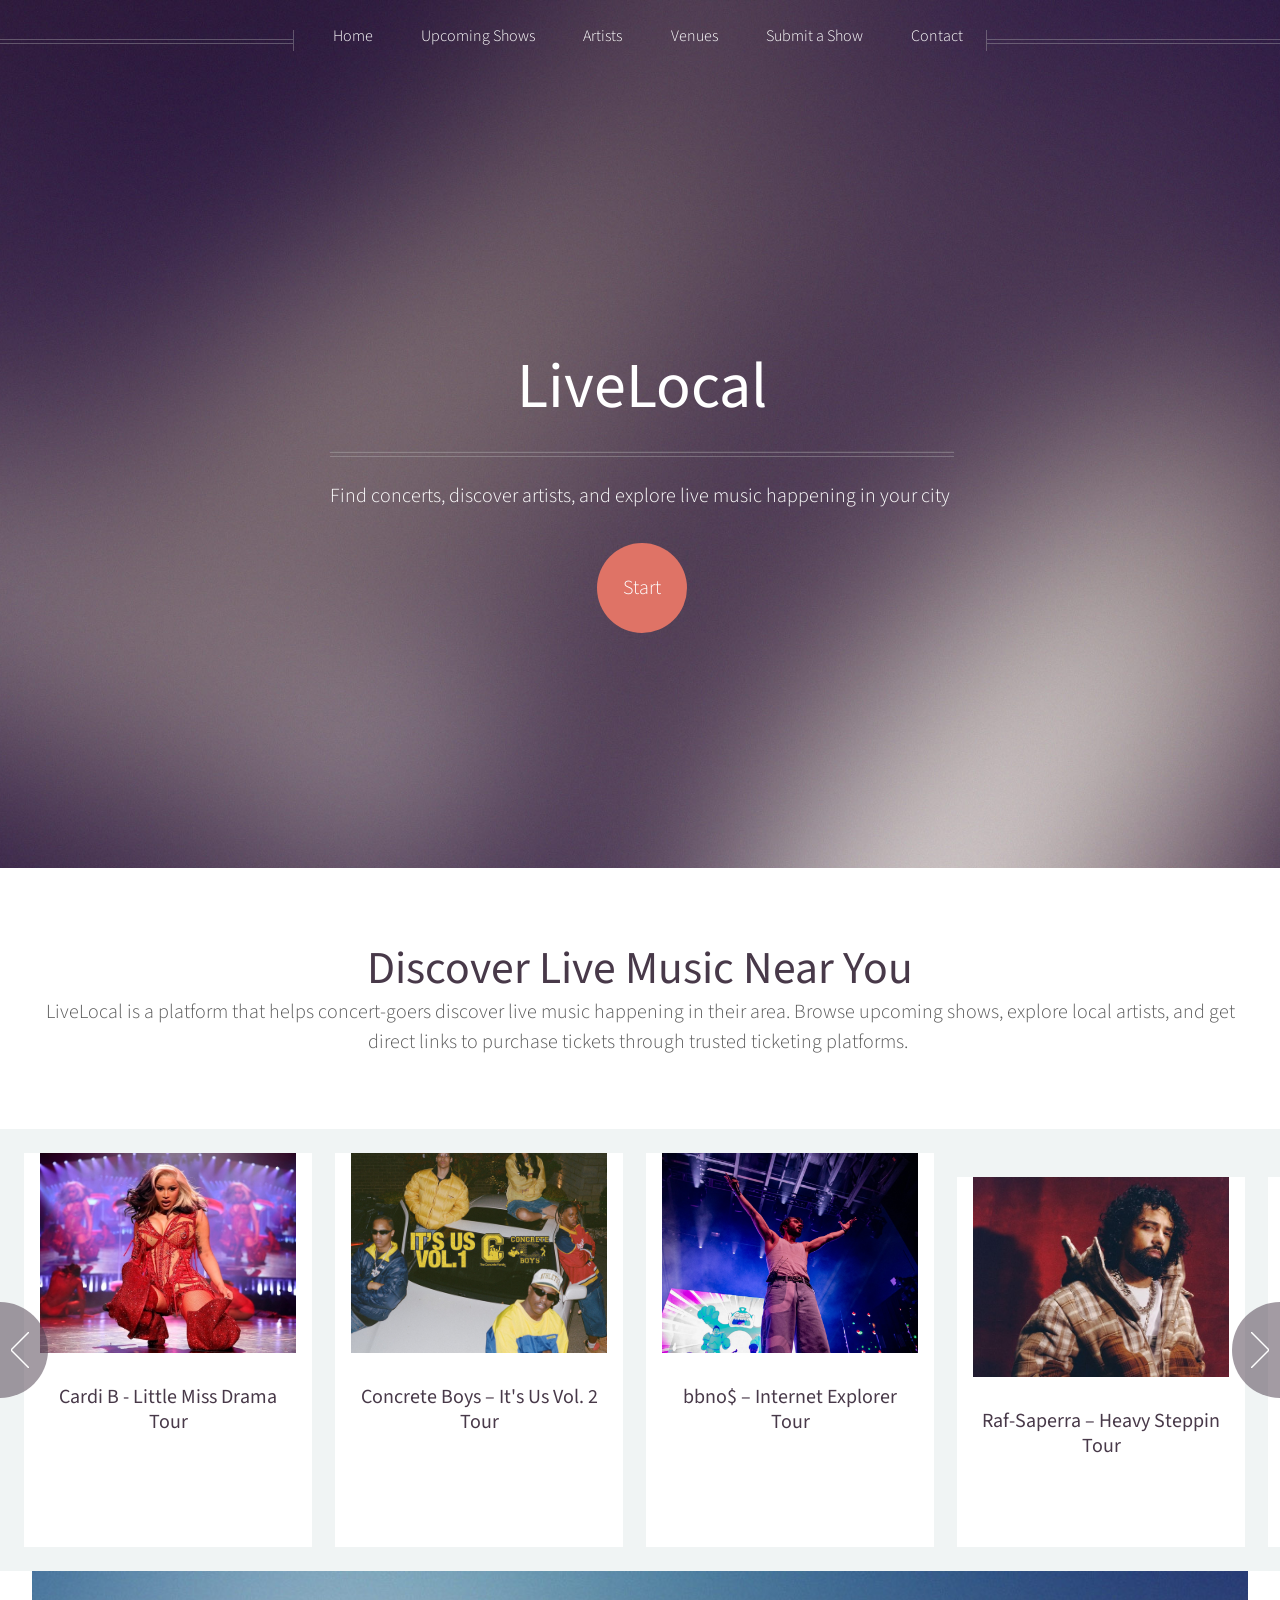
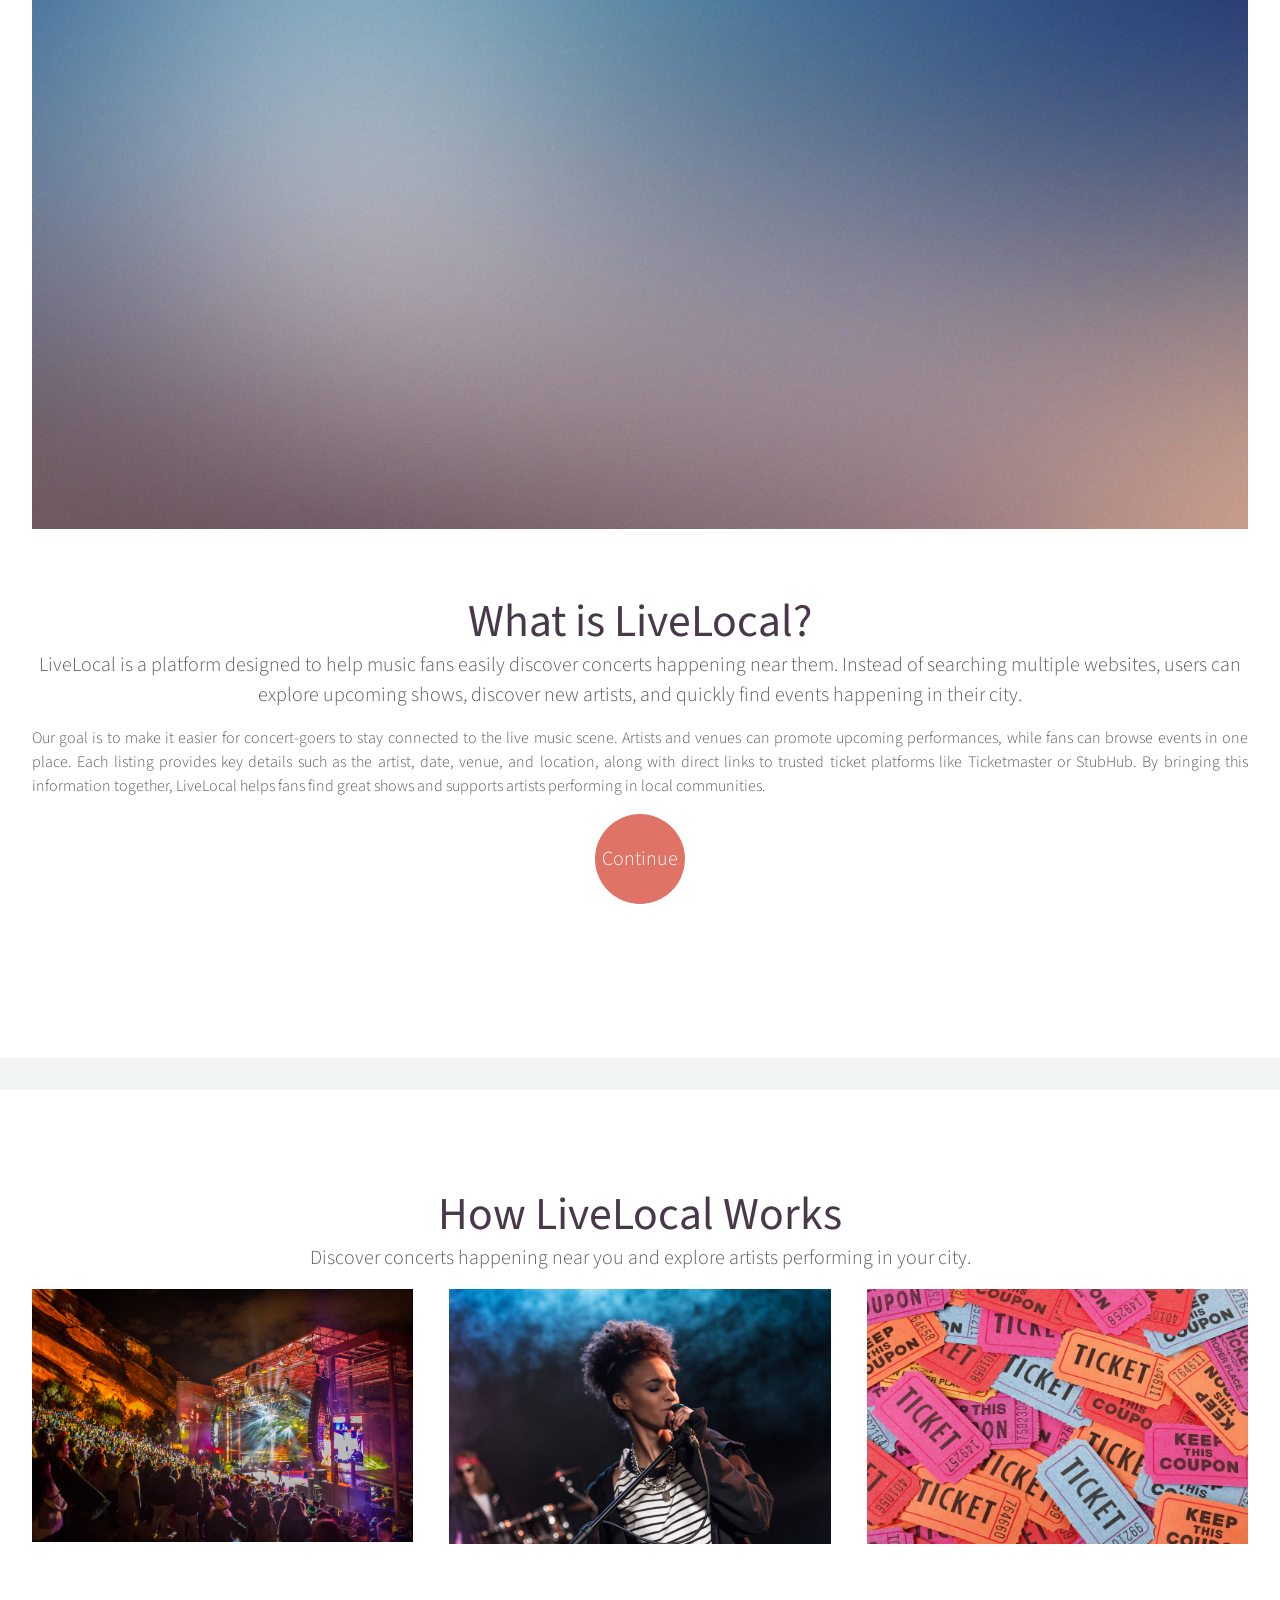
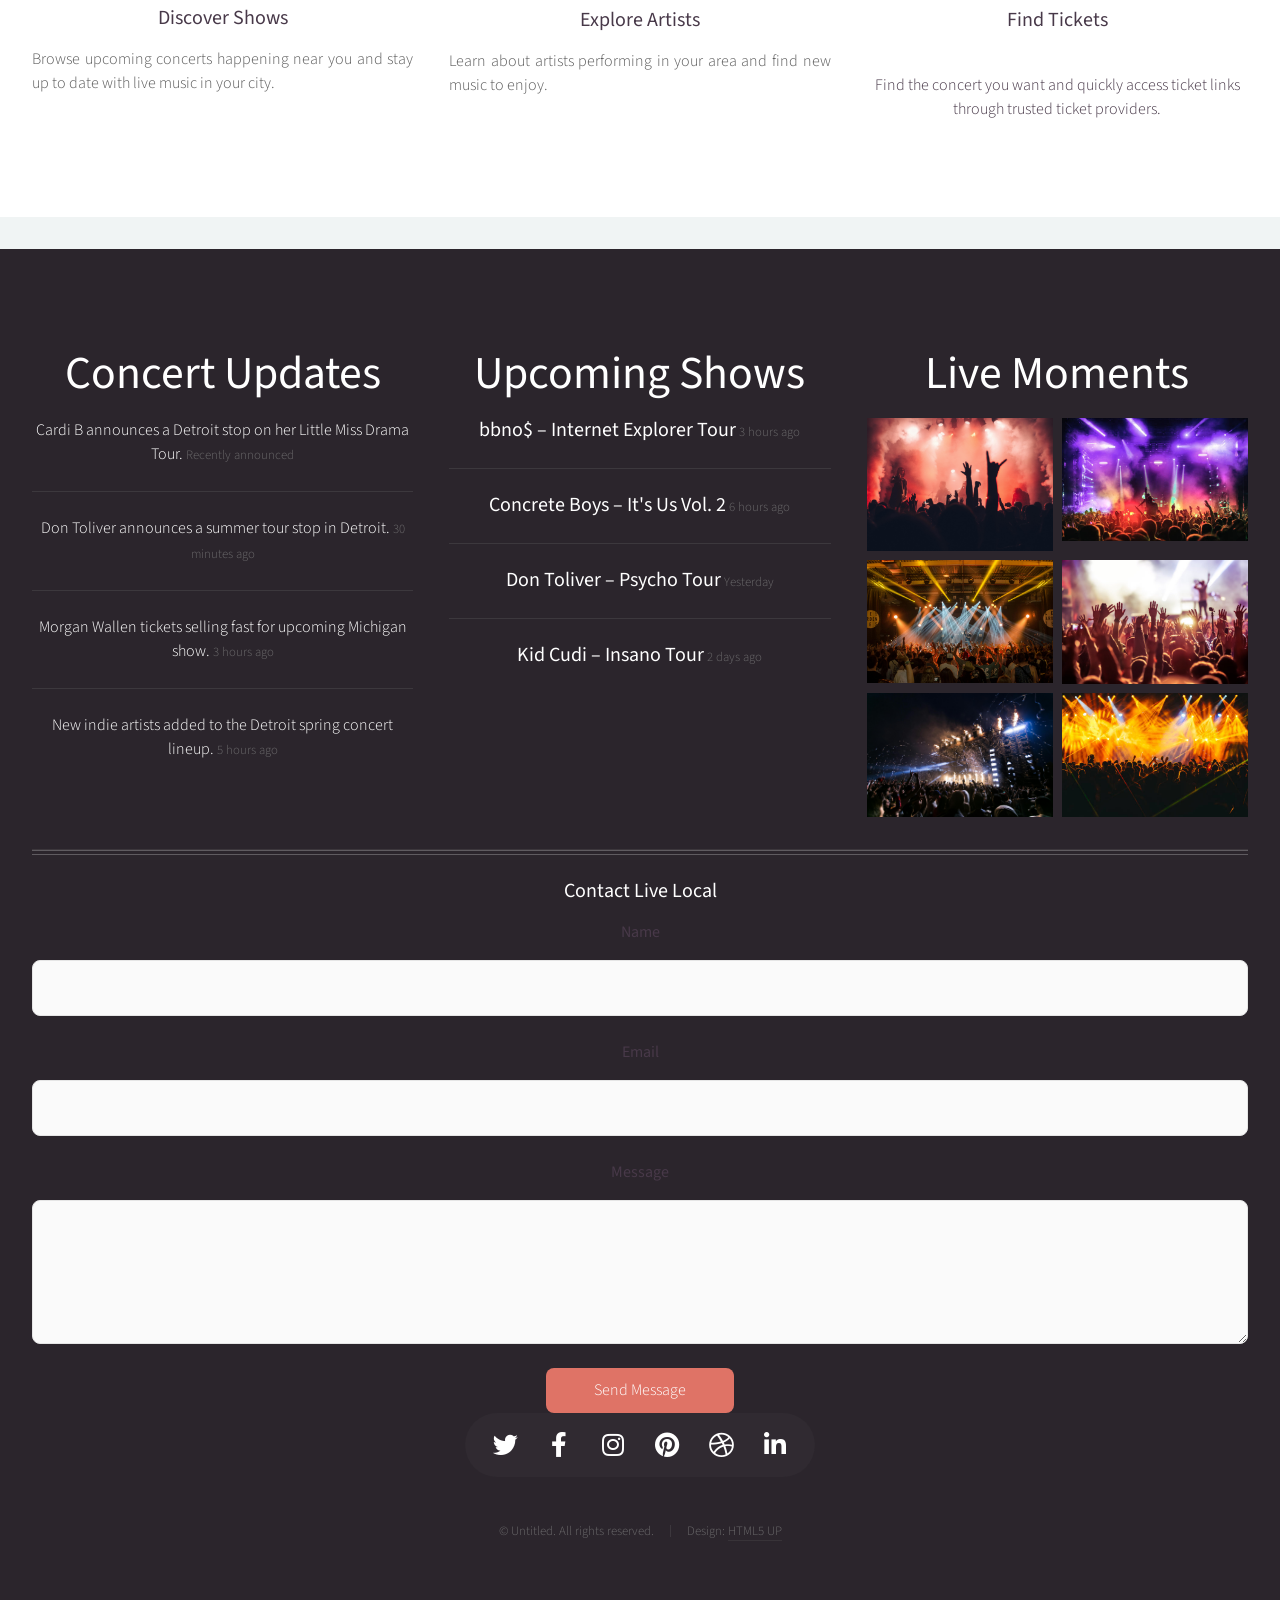
==== GitHub Site MI472 - started.html @ 9f3bcc55 "Add files via upload" ====
<!DOCTYPE HTML>
<!--
	Helios by HTML5 UP
	html5up.net | @ajlkn
	Free for personal and commercial use under the CCA 3.0 license (html5up.net/license)
-->
<html>
	<head>
		<title>Helios by HTML5 UP</title>
		<meta charset="utf-8" />
		<meta name="viewport" content="width=device-width, initial-scale=1, user-scalable=no" />
		<style>
		.carousel article .image {
    	height: 180px;
    	width: 100%;
    	overflow: hidden;
    	display: block;
    	left: 0;
    	margin-right: 0;
		}

		.carousel article .image img {
    	width: 100%;
    	height: 100%;
    	object-fit: cover;
    	object-position: center;
		}
	</style>
		<link rel="stylesheet" href="assets/css/main.css" />
		<noscript><link rel="stylesheet" href="assets/css/noscript.css" /></noscript>
	</head>
	<body class="homepage is-preload">
		<div id="page-wrapper">

			<!-- Header -->
				<div id="header">

					<!-- Inner -->
						<div class="inner">
							<header>
								<h1><a href="index.html" id="logo">LiveLocal</a></h1>
								<hr />
								<p>Find concerts, discover artists, and explore live music happening in your city&nbsp;</p>
							</header>
							<footer>
								<a href="#banner" class="button circled scrolly">Start</a>
							</footer>
						</div>

					<!-- Nav -->
						<nav id="nav">
	<ul>
		<li><a href="#header">Home</a></li>
		<li><a href="#banner">Upcoming Shows</a></li>
		<li><a href="#features">Artists</a></li>
		<li><a href="#main">Venues</a></li>
		<li><a href="#features">Submit a Show</a></li>
		<li><a href="#footer">Contact</a></li>
	</ul>
</nav>

			<!-- Banner -->
				<section id="banner">
					<header>
						<h2>Discover Live Music Near You</h2>
						<p>
					    LiveLocal is a platform that helps concert-goers discover live music happening in their area. Browse upcoming shows, explore local artists, and get direct links to purchase tickets through trusted ticketing platforms.&nbsp; </p>
					</header>
				</section>

			<!-- Carousel -->
				<section class="carousel">
					<div class="reel">

						<article>
							<a href="#" class="image featured"><img src="images/cardi-setlist-header.jpeg" alt=""/></a>
							<header>
								<h3><a href="#">Cardi B - Little Miss Drama Tour</a></h3>
							</header>
							<p>March 15, 2026 • Little Caesars Arena • Detroit, MI</p>
						</article>

						<article>
							<a href="#" class="image featured"><img src="images/CONCRETE BOYS TOUR image.jpg" alt=""/></a>
							<header>
								<h3><a href="#">Concrete Boys – It's Us Vol. 2 Tour</a></h3>
							</header>
							<p>April 11, 2026 • Saint Andrew's Hall • Detroit, MI</p>
						</article>

						<article>
							<a href="#" class="image featured"><img src="images/bbno$ image.jpg" alt=""/></a>
							<header>
								<h3><a href="#">bbno$ – Internet Explorer Tour</a></h3>
							</header>
							<p>March 16, 2026 • The Fillmore Detroit • Detroit, MI</p>
						</article>

						<article>
							<a href="#" class="image featured"><img src="images/Raf-Saperra image.jpg" alt=""/></a>
							<header>
								<h3><a href="#">Raf-Saperra – Heavy Steppin Tour</a></h3>
							</header>
							<p>April 2, 2026 • The Shelter • Detroit, MI</p>
						</article>

						<article>
							<a href="#" class="image featured"><img src="images/Morgan-wallen-concert-image.jpg" alt=""/></a>
							<header>
								<h3><a href="#">Morgan Wallen – One Night At A Time Tour</a></h3>
							</header>
							<p>June 28, 2026 • Ford Field • Detroit, MI</p>
						</article>

						<article>
							<a href="#" class="image featured"><img src="images/quinn-xcii-concert-image.jpg" alt=""/></a>
							<header>
								<h3><a href="#">Quinn XCII – Live in Detroit</a></h3>
							</header>
							<p>May 10, 2026 • Michigan Lottery Amphitheatre • Detroit, MI</p>
						</article>

						<article>
							<a href="#" class="image featured"><img src="images/Kid-cudi-concert-image.jpg" alt=""/></a>
							<header>
								<h3><a href="#">Kid Cudi – Live in Detroit</a></h3>
							</header>
							<p>July 5, 2026 • Little Caesars Arena • Detroit, MI</p>
						</article>

						<article>
							<a href="#" class="image featured"><img src="images/pitbull-concert-image.jpg" alt=""/></a>
							<header>
								<h3><a href="#">Pitbull – Party After Dark Tour</a></h3>
							</header>
							<p>August 15, 2026 • Pine Knob Music Theatre • Detroit, MI</p>
						</article>

						<article>
							<a href="#" class="image featured"><img src="images/nba-youngboy-3-scaled.jpg" alt=""/></a>
							<header>
								<h3><a href="#">NBA YoungBoy – Live in Detroit</a></h3>
							</header>
							<p>May 22, 2026 • Little Caesars Arena • Detroit, MI</p>
						</article>

						<article>
							<a href="#" class="image featured"><img src="images/don-toliver.jpg" alt=""/></a>
							<header>
								<h3><a href="#">Don Toliver – Live in Detroit</a></h3>
							</header>
							<p>June 12, 2026 • The Fillmore Detroit • Detroit, MI</p>
						</article>

					</div>
				</section>

			<!-- Main -->
				<div class="wrapper style2">

					<article id="main" class="container special">
						<a href="#" class="image featured"><img src="images/pic06.jpg" alt="" /></a>
						<header>
							<h2><a href="#">What is LiveLocal?</a></h2>
							<p>
							  LiveLocal is a platform designed to help music fans easily discover concerts happening near them. Instead of searching multiple websites, users can explore upcoming shows, discover new artists,
	and quickly find events happening in their city.
							</p>
						</header>
						<p>
						  Our goal is to make it easier for concert-goers to stay connected to the live music scene. Artists and venues can promote upcoming performances, while fans can browse events in one place. Each listing provides key details such as the artist, date, venue, and location, along with direct links to trusted ticket platforms like Ticketmaster or StubHub. By bringing this information together, LiveLocal helps fans find great shows and supports artists performing in local communities.
						</p>
						<footer>
							<a href="#" class="button">Continue Reading</a>
						</footer>
					</article>

				</div>

			<!-- Features -->
				<div class="wrapper style1">

					<section id="features" class="container special">
						<header>
							<h2>How LiveLocal Works</h2>
							<p>Discover concerts happening near you and explore artists performing in your city.</p>
						</header>
						<div class="row">
							<article class="col-4 col-12-mobile special">
								<a href="#" class="image featured"><img src="images/red-rocks-image.jpg"></a>
								<header>
									<h3><a href="#">Discover Shows</a></h3>
								</header>
								<p>
								  Browse upcoming concerts happening near you and stay up to date with live music in your city.
								</p>
							</article>
							<article class="col-4 col-12-mobile special">
								<a href="#" class="image featured"><img src="images/female-artist.jpg" alt="" /></a>
									<header>
								<h3><a href="#">Explore Artists</a></h3>
								</header>
							  <p>
							Learn about artists performing in your area and find new music to enjoy.
							</p>
							</article>
							</article>
							<article class="col-4 col-12-mobile special">
								<a href="#" class="image featured"><img src="images/tickets-picture.jpg" alt="" /></a>
								<header>
									<h3><a href="#">Find Tickets</a></h3>
								</header>
								<p>
								  <br>
                                </p>
							Find the concert you want and quickly access ticket links through trusted ticket providers.							</article>
						</div>
					</section>

				</div>

			<!-- Footer -->
				<div id="footer">
					<div class="container">
						<div class="row">

							<!-- Tweets -->
								<section class="col-4 col-12-mobile">
        						<header>
            <h2>Concert Updates</h2>
        </header>
        <ul class="divided">
            <li>
                <article class="tweet">
    Cardi B announces a Detroit stop on her Little Miss Drama Tour.
    <span class="timestamp">Recently announced</span>
</article>
            </li>
            <li>
                <article class="tweet">
                    Don Toliver announces a summer tour stop in Detroit.
                    <span class="timestamp">30 minutes ago</span>
                </article>
            </li>
            <li>
                <article class="tweet">
                    Morgan Wallen tickets selling fast for upcoming Michigan show.
                    <span class="timestamp">3 hours ago</span>
                </article>
            </li>
            <li>
                <article class="tweet">
                    New indie artists added to the Detroit spring concert lineup.
                    <span class="timestamp">5 hours ago</span>
                </article>
            </li>
        </ul>
    </section>
										

							<!-- Posts -->
								<section class="col-4 col-12-mobile">
									<header>
										<h2>Upcoming Shows</h2>
									</header>
									<ul class="divided">
										<li>
											<article class="post stub">
												<header>
													<h3><a href="#">bbno$ – Internet Explorer Tour</a></h3>
												</header>
												<span class="timestamp">3 hours ago</span>
											</article>
										</li>
										<li>
											<article class="post stub">
												<header>
													<h3><a href="#">Concrete Boys – It's Us Vol. 2</a></h3>
												</header>
												<span class="timestamp">6 hours ago</span>
											</article>
										</li>
										<li>
											<article class="post stub">
												<header>
													<h3><a href="#">Don Toliver – Psycho Tour</a></h3>
												</header>
												<span class="timestamp">Yesterday</span>
											</article>
										</li>
										<li>
											<article class="post stub">
												<header>
													<h3><a href="#">Kid Cudi – Insano Tour</a></h3>
												</header>
												<span class="timestamp">2 days ago</span>
											</article>
										</li>
									</ul>
								</section>

							<!-- Photos -->
								<section class="col-4 col-12-mobile">
									<header>
										<h2>Live Moments</h2>
									</header>
									<div class="row gtr-25">
										<div class="col-6">
											<a href="#" class="image fit"><img src="images/concert-image-1.jpg" alt="" /></a>
										</div>
										<div class="col-6">
											<a href="#" class="image fit"><img src="images/concert-image-2.jpg" alt="" /></a>
										</div>
										<div class="col-6">
											<a href="#" class="image fit"><img src="images/concert-image-3.jpg" alt="" /></a>
										</div>
										<div class="col-6">
											<a href="#" class="image fit"><img src="images/concert-image-4.jpg" alt="" /></a>
										</div>
										<div class="col-6">
											<a href="#" class="image fit"><img src="images/concert-image-5.jpg" alt="" /></a>
										</div>
										<div class="col-6">
											<a href="#" class="image fit"><img src="images/concert-image-6.jpg" alt="" /></a>
										</div>
									</div>
								</section>

						</div>
						<hr />
						<div class="row">
							<div class="col-12">

								<!-- Contact -->
									<section class="contact">
										<header>
											<h3>Contact Live Local</h3>
										</header>
										<form action="https://formspree.io/f/xojndzrp" method="POST">
											<div>
												<label for="name">Name</label>
												<input type="text" name="name" id="name" required>
											</div>
											<br>
											<div>
												<label for="email">Email</label>
												<input type="email" name="email" id="email" required>
											</div>
											<br>
											<div>
												<label for="message">Message</label>
												<textarea name="message" id="message" rows="4" required></textarea>
											</div>
											<br>
											<input type="submit" value="Send Message">
										</form>
										<ul class="icons">
											<li><a href="#" class="icon brands fa-twitter"><span class="label">Twitter</span></a></li>
											<li><a href="#" class="icon brands fa-facebook-f"><span class="label">Facebook</span></a></li>
											<li><a href="#" class="icon brands fa-instagram"><span class="label">Instagram</span></a></li>
											<li><a href="#" class="icon brands fa-pinterest"><span class="label">Pinterest</span></a></li>
											<li><a href="#" class="icon brands fa-dribbble"><span class="label">Dribbble</span></a></li>
											<li><a href="#" class="icon brands fa-linkedin-in"><span class="label">Linkedin</span></a></li>
										</ul>
									</section>

								<!-- Copyright -->
									<div class="copyright">
										<ul class="menu">
											<li>&copy; Untitled. All rights reserved.</li><li>Design: <a href="http://html5up.net">HTML5 UP</a></li>
										</ul>
									</div>

							</div>

						</div>
					</div>
				</div>

		</div>

		<!-- Scripts -->
			<script src="assets/js/jquery.min.js"></script>
			<script src="assets/js/jquery.dropotron.min.js"></script>
			<script src="assets/js/jquery.scrolly.min.js"></script>
			<script src="assets/js/jquery.scrollex.min.js"></script>
			<script src="assets/js/browser.min.js"></script>
			<script src="assets/js/breakpoints.min.js"></script>
			<script src="assets/js/util.js"></script>
			<script src="assets/js/main.js"></script>

	</body>
</html>
---- assets/css/main.css ----
@import url("https://fonts.googleapis.com/css?family=Source+Sans+Pro:300,300italic,400,400italic,600");
@import url("fontawesome-all.min.css");

/*
	Helios by HTML5 UP
	html5up.net | @ajlkn
	Free for personal and commercial use under the CCA 3.0 license (html5up.net/license)
*/

html, body, div, span, applet, object,
iframe, h1, h2, h3, h4, h5, h6, p, blockquote,
pre, a, abbr, acronym, address, big, cite,
code, del, dfn, em, img, ins, kbd, q, s, samp,
small, strike, strong, sub, sup, tt, var, b,
u, i, center, dl, dt, dd, ol, ul, li, fieldset,
form, label, legend, table, caption, tbody,
tfoot, thead, tr, th, td, article, aside,
canvas, details, embed, figure, figcaption,
footer, header, hgroup, menu, nav, output, ruby,
section, summary, time, mark, audio, video {
	margin: 0;
	padding: 0;
	border: 0;
	font-size: 100%;
	font: inherit;
	vertical-align: baseline;}

article, aside, details, figcaption, figure,
footer, header, hgroup, menu, nav, section {
	display: block;}

body {
	line-height: 1;
}

ol, ul {
	list-style: none;
}

blockquote, q {
	quotes: none;
}

	blockquote:before, blockquote:after, q:before, q:after {
		content: '';
		content: none;
	}

table {
	border-collapse: collapse;
	border-spacing: 0;
}

body {
	-webkit-text-size-adjust: none;
}

mark {
	background-color: transparent;
	color: inherit;
}

input::-moz-focus-inner {
	border: 0;
	padding: 0;
}

input, select, textarea {
	-moz-appearance: none;
	-webkit-appearance: none;
	-ms-appearance: none;
	appearance: none;
}

/* Basic */

	html {
		box-sizing: border-box;
	}

	*, *:before, *:after {
		box-sizing: inherit;
	}

	body {
		background: #f0f4f4;
		color: #5b5b5b;
		font-size: 15pt;
		line-height: 1.85em;
		font-family: 'Source Sans Pro', sans-serif;
		font-weight: 300;
	}

		body.is-preload *, body.is-preload *:before, body.is-preload *:after {
			-moz-animation: none !important;
			-webkit-animation: none !important;
			-ms-animation: none !important;
			animation: none !important;
			-moz-transition: none !important;
			-webkit-transition: none !important;
			-ms-transition: none !important;
			transition: none !important;
		}

	input, textarea, select {
		font-size: 15pt;
		line-height: 1.85em;
		font-family: 'Source Sans Pro', sans-serif;
		font-weight: 300;
	}

	h1, h2, h3, h4, h5, h6 {
		font-weight: 400;
		color: #483949;
		line-height: 1.25em;
	}

	h1 a, h2 a, h3 a, h4 a, h5 a, h6 a {
		color: inherit;
		text-decoration: none;
		border-bottom-color: transparent;
	}

	h1 strong, h2 strong, h3 strong, h4 strong, h5 strong, h6 strong {
		font-weight: 600;
	}

	h2 {
		font-size: 2.85em;
	}

	h3 {
		font-size: 1.25em;
	}

	h4 {
		font-size: 1em;
		margin: 0 0 0.25em 0;
	}

	strong, b {
		font-weight: 400;
		color: #483949;
	}

	em, i {
		font-style: italic;
	}

	a {
		color: inherit;
		border-bottom: solid 1px rgba(128, 128, 128, 0.15);
		text-decoration: none;
		-moz-transition: background-color 0.35s ease-in-out, color 0.35s ease-in-out, border-bottom-color 0.35s ease-in-out;
		-webkit-transition: background-color 0.35s ease-in-out, color 0.35s ease-in-out, border-bottom-color 0.35s ease-in-out;
		-ms-transition: background-color 0.35s ease-in-out, color 0.35s ease-in-out, border-bottom-color 0.35s ease-in-out;
		transition: background-color 0.35s ease-in-out, color 0.35s ease-in-out, border-bottom-color 0.35s ease-in-out;
	}

		a:hover {
			color: #ef8376;
			border-bottom-color: transparent;
		}

	sub {
		position: relative;
		top: 0.5em;
		font-size: 0.8em;
	}

	sup {
		position: relative;
		top: -0.5em;
		font-size: 0.8em;
	}

	blockquote {
		border-left: solid 0.5em #ddd;
		padding: 1em 0 1em 2em;
		font-style: italic;
	}

	p, ul, ol, dl, table {
		margin-bottom: 1em;
	}

	p {
		text-align: justify;
	}

	br.clear {
		clear: both;
	}

	hr {
		position: relative;
		display: block;
		border: 0;
		top: 4.5em;
		margin-bottom: 9em;
		height: 6px;
		border-top: solid 1px rgba(128, 128, 128, 0.2);
		border-bottom: solid 1px rgba(128, 128, 128, 0.2);
	}

		hr:before, hr:after {
			content: '';
			position: absolute;
			top: -8px;
			display: block;
			width: 1px;
			height: 21px;
			background: rgba(128, 128, 128, 0.2);
		}

		hr:before {
			left: -1px;
		}

		hr:after {
			right: -1px;
		}

	.timestamp {
		color: rgba(128, 128, 128, 0.75);
		font-size: 0.8em;
	}

/* Container */

	.container {
		margin: 0 auto;
		max-width: 100%;
		width: 1400px;
	}

		@media screen and (max-width: 1680px) {

			.container {
				width: 1200px;
			}

		}

		@media screen and (max-width: 1280px) {

			.container {
				width: 100%;
			}

		}

		@media screen and (max-width: 960px) {

			.container {
				width: 100%;
			}

		}

		@media screen and (max-width: 840px) {

			.container {
				width: 100%;
			}

		}

		@media screen and (max-width: 736px) {

			.container {
				width: 100%;
			}

		}

/* Row */

	.row {
		display: flex;
		flex-wrap: wrap;
		box-sizing: border-box;
		align-items: stretch;
	}

		.row > * {
			box-sizing: border-box;
		}

		.row.gtr-uniform > * > :last-child {
			margin-bottom: 0;
		}

		.row.aln-left {
			justify-content: flex-start;
		}

		.row.aln-center {
			justify-content: center;
		}

		.row.aln-right {
			justify-content: flex-end;
		}

		.row.aln-top {
			align-items: flex-start;
		}

		.row.aln-middle {
			align-items: center;
		}

		.row.aln-bottom {
			align-items: flex-end;
		}

		.row > .imp {
			order: -1;
		}

		.row > .col-1 {
			width: 8.33333%;
		}

		.row > .off-1 {
			margin-left: 8.33333%;
		}

		.row > .col-2 {
			width: 16.66667%;
		}

		.row > .off-2 {
			margin-left: 16.66667%;
		}

		.row > .col-3 {
			width: 25%;
		}

		.row > .off-3 {
			margin-left: 25%;
		}

		.row > .col-4 {
			width: 33.33333%;
		}

		.row > .off-4 {
			margin-left: 33.33333%;
		}

		.row > .col-5 {
			width: 41.66667%;
		}

		.row > .off-5 {
			margin-left: 41.66667%;
		}

		.row > .col-6 {
			width: 50%;
		}

		.row > .off-6 {
			margin-left: 50%;
		}

		.row > .col-7 {
			width: 58.33333%;
		}

		.row > .off-7 {
			margin-left: 58.33333%;
		}

		.row > .col-8 {
			width: 66.66667%;
		}

		.row > .off-8 {
			margin-left: 66.66667%;
		}

		.row > .col-9 {
			width: 75%;
		}

		.row > .off-9 {
			margin-left: 75%;
		}

		.row > .col-10 {
			width: 83.33333%;
		}

		.row > .off-10 {
			margin-left: 83.33333%;
		}

		.row > .col-11 {
			width: 91.66667%;
		}

		.row > .off-11 {
			margin-left: 91.66667%;
		}

		.row > .col-12 {
			width: 100%;
		}

		.row > .off-12 {
			margin-left: 100%;
		}

		.row.gtr-0 {
			margin-top: 0px;
			margin-left: 0px;
		}

			.row.gtr-0 > * {
				padding: 0px 0 0 0px;
			}

			.row.gtr-0.gtr-uniform {
				margin-top: 0px;
			}

				.row.gtr-0.gtr-uniform > * {
					padding-top: 0px;
				}

		.row.gtr-25 {
			margin-top: -10px;
			margin-left: -10px;
		}

			.row.gtr-25 > * {
				padding: 10px 0 0 10px;
			}

			.row.gtr-25.gtr-uniform {
				margin-top: -10px;
			}

				.row.gtr-25.gtr-uniform > * {
					padding-top: 10px;
				}

		.row.gtr-50 {
			margin-top: -20px;
			margin-left: -20px;
		}

			.row.gtr-50 > * {
				padding: 20px 0 0 20px;
			}

			.row.gtr-50.gtr-uniform {
				margin-top: -20px;
			}

				.row.gtr-50.gtr-uniform > * {
					padding-top: 20px;
				}

		.row {
			margin-top: -40px;
			margin-left: -40px;
		}

			.row > * {
				padding: 40px 0 0 40px;
			}

			.row.gtr-uniform {
				margin-top: -40px;
			}

				.row.gtr-uniform > * {
					padding-top: 40px;
				}

		.row.gtr-150 {
			margin-top: -60px;
			margin-left: -60px;
		}

			.row.gtr-150 > * {
				padding: 60px 0 0 60px;
			}

			.row.gtr-150.gtr-uniform {
				margin-top: -60px;
			}

				.row.gtr-150.gtr-uniform > * {
					padding-top: 60px;
				}

		.row.gtr-200 {
			margin-top: -80px;
			margin-left: -80px;
		}

			.row.gtr-200 > * {
				padding: 80px 0 0 80px;
			}

			.row.gtr-200.gtr-uniform {
				margin-top: -80px;
			}

				.row.gtr-200.gtr-uniform > * {
					padding-top: 80px;
				}

		@media screen and (max-width: 1680px) {

			.row {
				display: flex;
				flex-wrap: wrap;
				box-sizing: border-box;
				align-items: stretch;
			}

				.row > * {
					box-sizing: border-box;
				}

				.row.gtr-uniform > * > :last-child {
					margin-bottom: 0;
				}

				.row.aln-left {
					justify-content: flex-start;
				}

				.row.aln-center {
					justify-content: center;
				}

				.row.aln-right {
					justify-content: flex-end;
				}

				.row.aln-top {
					align-items: flex-start;
				}

				.row.aln-middle {
					align-items: center;
				}

				.row.aln-bottom {
					align-items: flex-end;
				}

				.row > .imp-wide {
					order: -1;
				}

				.row > .col-1-wide {
					width: 8.33333%;
				}

				.row > .off-1-wide {
					margin-left: 8.33333%;
				}

				.row > .col-2-wide {
					width: 16.66667%;
				}

				.row > .off-2-wide {
					margin-left: 16.66667%;
				}

				.row > .col-3-wide {
					width: 25%;
				}

				.row > .off-3-wide {
					margin-left: 25%;
				}

				.row > .col-4-wide {
					width: 33.33333%;
				}

				.row > .off-4-wide {
					margin-left: 33.33333%;
				}

				.row > .col-5-wide {
					width: 41.66667%;
				}

				.row > .off-5-wide {
					margin-left: 41.66667%;
				}

				.row > .col-6-wide {
					width: 50%;
				}

				.row > .off-6-wide {
					margin-left: 50%;
				}

				.row > .col-7-wide {
					width: 58.33333%;
				}

				.row > .off-7-wide {
					margin-left: 58.33333%;
				}

				.row > .col-8-wide {
					width: 66.66667%;
				}

				.row > .off-8-wide {
					margin-left: 66.66667%;
				}

				.row > .col-9-wide {
					width: 75%;
				}

				.row > .off-9-wide {
					margin-left: 75%;
				}

				.row > .col-10-wide {
					width: 83.33333%;
				}

				.row > .off-10-wide {
					margin-left: 83.33333%;
				}

				.row > .col-11-wide {
					width: 91.66667%;
				}

				.row > .off-11-wide {
					margin-left: 91.66667%;
				}

				.row > .col-12-wide {
					width: 100%;
				}

				.row > .off-12-wide {
					margin-left: 100%;
				}

				.row.gtr-0 {
					margin-top: 0px;
					margin-left: 0px;
				}

					.row.gtr-0 > * {
						padding: 0px 0 0 0px;
					}

					.row.gtr-0.gtr-uniform {
						margin-top: 0px;
					}

						.row.gtr-0.gtr-uniform > * {
							padding-top: 0px;
						}

				.row.gtr-25 {
					margin-top: -10px;
					margin-left: -10px;
				}

					.row.gtr-25 > * {
						padding: 10px 0 0 10px;
					}

					.row.gtr-25.gtr-uniform {
						margin-top: -10px;
					}

						.row.gtr-25.gtr-uniform > * {
							padding-top: 10px;
						}

				.row.gtr-50 {
					margin-top: -20px;
					margin-left: -20px;
				}

					.row.gtr-50 > * {
						padding: 20px 0 0 20px;
					}

					.row.gtr-50.gtr-uniform {
						margin-top: -20px;
					}

						.row.gtr-50.gtr-uniform > * {
							padding-top: 20px;
						}

				.row {
					margin-top: -40px;
					margin-left: -40px;
				}

					.row > * {
						padding: 40px 0 0 40px;
					}

					.row.gtr-uniform {
						margin-top: -40px;
					}

						.row.gtr-uniform > * {
							padding-top: 40px;
						}

				.row.gtr-150 {
					margin-top: -60px;
					margin-left: -60px;
				}

					.row.gtr-150 > * {
						padding: 60px 0 0 60px;
					}

					.row.gtr-150.gtr-uniform {
						margin-top: -60px;
					}

						.row.gtr-150.gtr-uniform > * {
							padding-top: 60px;
						}

				.row.gtr-200 {
					margin-top: -80px;
					margin-left: -80px;
				}

					.row.gtr-200 > * {
						padding: 80px 0 0 80px;
					}

					.row.gtr-200.gtr-uniform {
						margin-top: -80px;
					}

						.row.gtr-200.gtr-uniform > * {
							padding-top: 80px;
						}

		}

		@media screen and (max-width: 1280px) {

			.row {
				display: flex;
				flex-wrap: wrap;
				box-sizing: border-box;
				align-items: stretch;
			}

				.row > * {
					box-sizing: border-box;
				}

				.row.gtr-uniform > * > :last-child {
					margin-bottom: 0;
				}

				.row.aln-left {
					justify-content: flex-start;
				}

				.row.aln-center {
					justify-content: center;
				}

				.row.aln-right {
					justify-content: flex-end;
				}

				.row.aln-top {
					align-items: flex-start;
				}

				.row.aln-middle {
					align-items: center;
				}

				.row.aln-bottom {
					align-items: flex-end;
				}

				.row > .imp-normal {
					order: -1;
				}

				.row > .col-1-normal {
					width: 8.33333%;
				}

				.row > .off-1-normal {
					margin-left: 8.33333%;
				}

				.row > .col-2-normal {
					width: 16.66667%;
				}

				.row > .off-2-normal {
					margin-left: 16.66667%;
				}

				.row > .col-3-normal {
					width: 25%;
				}

				.row > .off-3-normal {
					margin-left: 25%;
				}

				.row > .col-4-normal {
					width: 33.33333%;
				}

				.row > .off-4-normal {
					margin-left: 33.33333%;
				}

				.row > .col-5-normal {
					width: 41.66667%;
				}

				.row > .off-5-normal {
					margin-left: 41.66667%;
				}

				.row > .col-6-normal {
					width: 50%;
				}

				.row > .off-6-normal {
					margin-left: 50%;
				}

				.row > .col-7-normal {
					width: 58.33333%;
				}

				.row > .off-7-normal {
					margin-left: 58.33333%;
				}

				.row > .col-8-normal {
					width: 66.66667%;
				}

				.row > .off-8-normal {
					margin-left: 66.66667%;
				}

				.row > .col-9-normal {
					width: 75%;
				}

				.row > .off-9-normal {
					margin-left: 75%;
				}

				.row > .col-10-normal {
					width: 83.33333%;
				}

				.row > .off-10-normal {
					margin-left: 83.33333%;
				}

				.row > .col-11-normal {
					width: 91.66667%;
				}

				.row > .off-11-normal {
					margin-left: 91.66667%;
				}

				.row > .col-12-normal {
					width: 100%;
				}

				.row > .off-12-normal {
					margin-left: 100%;
				}

				.row.gtr-0 {
					margin-top: 0px;
					margin-left: 0px;
				}

					.row.gtr-0 > * {
						padding: 0px 0 0 0px;
					}

					.row.gtr-0.gtr-uniform {
						margin-top: 0px;
					}

						.row.gtr-0.gtr-uniform > * {
							padding-top: 0px;
						}

				.row.gtr-25 {
					margin-top: -9px;
					margin-left: -9px;
				}

					.row.gtr-25 > * {
						padding: 9px 0 0 9px;
					}

					.row.gtr-25.gtr-uniform {
						margin-top: -9px;
					}

						.row.gtr-25.gtr-uniform > * {
							padding-top: 9px;
						}

				.row.gtr-50 {
					margin-top: -18px;
					margin-left: -18px;
				}

					.row.gtr-50 > * {
						padding: 18px 0 0 18px;
					}

					.row.gtr-50.gtr-uniform {
						margin-top: -18px;
					}

						.row.gtr-50.gtr-uniform > * {
							padding-top: 18px;
						}

				.row {
					margin-top: -36px;
					margin-left: -36px;
				}

					.row > * {
						padding: 36px 0 0 36px;
					}

					.row.gtr-uniform {
						margin-top: -36px;
					}

						.row.gtr-uniform > * {
							padding-top: 36px;
						}

				.row.gtr-150 {
					margin-top: -54px;
					margin-left: -54px;
				}

					.row.gtr-150 > * {
						padding: 54px 0 0 54px;
					}

					.row.gtr-150.gtr-uniform {
						margin-top: -54px;
					}

						.row.gtr-150.gtr-uniform > * {
							padding-top: 54px;
						}

				.row.gtr-200 {
					margin-top: -72px;
					margin-left: -72px;
				}

					.row.gtr-200 > * {
						padding: 72px 0 0 72px;
					}

					.row.gtr-200.gtr-uniform {
						margin-top: -72px;
					}

						.row.gtr-200.gtr-uniform > * {
							padding-top: 72px;
						}

		}

		@media screen and (max-width: 960px) {

			.row {
				display: flex;
				flex-wrap: wrap;
				box-sizing: border-box;
				align-items: stretch;
			}

				.row > * {
					box-sizing: border-box;
				}

				.row.gtr-uniform > * > :last-child {
					margin-bottom: 0;
				}

				.row.aln-left {
					justify-content: flex-start;
				}

				.row.aln-center {
					justify-content: center;
				}

				.row.aln-right {
					justify-content: flex-end;
				}

				.row.aln-top {
					align-items: flex-start;
				}

				.row.aln-middle {
					align-items: center;
				}

				.row.aln-bottom {
					align-items: flex-end;
				}

				.row > .imp-narrow {
					order: -1;
				}

				.row > .col-1-narrow {
					width: 8.33333%;
				}

				.row > .off-1-narrow {
					margin-left: 8.33333%;
				}

				.row > .col-2-narrow {
					width: 16.66667%;
				}

				.row > .off-2-narrow {
					margin-left: 16.66667%;
				}

				.row > .col-3-narrow {
					width: 25%;
				}

				.row > .off-3-narrow {
					margin-left: 25%;
				}

				.row > .col-4-narrow {
					width: 33.33333%;
				}

				.row > .off-4-narrow {
					margin-left: 33.33333%;
				}

				.row > .col-5-narrow {
					width: 41.66667%;
				}

				.row > .off-5-narrow {
					margin-left: 41.66667%;
				}

				.row > .col-6-narrow {
					width: 50%;
				}

				.row > .off-6-narrow {
					margin-left: 50%;
				}

				.row > .col-7-narrow {
					width: 58.33333%;
				}

				.row > .off-7-narrow {
					margin-left: 58.33333%;
				}

				.row > .col-8-narrow {
					width: 66.66667%;
				}

				.row > .off-8-narrow {
					margin-left: 66.66667%;
				}

				.row > .col-9-narrow {
					width: 75%;
				}

				.row > .off-9-narrow {
					margin-left: 75%;
				}

				.row > .col-10-narrow {
					width: 83.33333%;
				}

				.row > .off-10-narrow {
					margin-left: 83.33333%;
				}

				.row > .col-11-narrow {
					width: 91.66667%;
				}

				.row > .off-11-narrow {
					margin-left: 91.66667%;
				}

				.row > .col-12-narrow {
					width: 100%;
				}

				.row > .off-12-narrow {
					margin-left: 100%;
				}

				.row.gtr-0 {
					margin-top: 0px;
					margin-left: 0px;
				}

					.row.gtr-0 > * {
						padding: 0px 0 0 0px;
					}

					.row.gtr-0.gtr-uniform {
						margin-top: 0px;
					}

						.row.gtr-0.gtr-uniform > * {
							padding-top: 0px;
						}

				.row.gtr-25 {
					margin-top: -8px;
					margin-left: -8px;
				}

					.row.gtr-25 > * {
						padding: 8px 0 0 8px;
					}

					.row.gtr-25.gtr-uniform {
						margin-top: -8px;
					}

						.row.gtr-25.gtr-uniform > * {
							padding-top: 8px;
						}

				.row.gtr-50 {
					margin-top: -16px;
					margin-left: -16px;
				}

					.row.gtr-50 > * {
						padding: 16px 0 0 16px;
					}

					.row.gtr-50.gtr-uniform {
						margin-top: -16px;
					}

						.row.gtr-50.gtr-uniform > * {
							padding-top: 16px;
						}

				.row {
					margin-top: -32px;
					margin-left: -32px;
				}

					.row > * {
						padding: 32px 0 0 32px;
					}

					.row.gtr-uniform {
						margin-top: -32px;
					}

						.row.gtr-uniform > * {
							padding-top: 32px;
						}

				.row.gtr-150 {
					margin-top: -48px;
					margin-left: -48px;
				}

					.row.gtr-150 > * {
						padding: 48px 0 0 48px;
					}

					.row.gtr-150.gtr-uniform {
						margin-top: -48px;
					}

						.row.gtr-150.gtr-uniform > * {
							padding-top: 48px;
						}

				.row.gtr-200 {
					margin-top: -64px;
					margin-left: -64px;
				}

					.row.gtr-200 > * {
						padding: 64px 0 0 64px;
					}

					.row.gtr-200.gtr-uniform {
						margin-top: -64px;
					}

						.row.gtr-200.gtr-uniform > * {
							padding-top: 64px;
						}

		}

		@media screen and (max-width: 840px) {

			.row {
				display: flex;
				flex-wrap: wrap;
				box-sizing: border-box;
				align-items: stretch;
			}

				.row > * {
					box-sizing: border-box;
				}

				.row.gtr-uniform > * > :last-child {
					margin-bottom: 0;
				}

				.row.aln-left {
					justify-content: flex-start;
				}

				.row.aln-center {
					justify-content: center;
				}

				.row.aln-right {
					justify-content: flex-end;
				}

				.row.aln-top {
					align-items: flex-start;
				}

				.row.aln-middle {
					align-items: center;
				}

				.row.aln-bottom {
					align-items: flex-end;
				}

				.row > .imp-narrower {
					order: -1;
				}

				.row > .col-1-narrower {
					width: 8.33333%;
				}

				.row > .off-1-narrower {
					margin-left: 8.33333%;
				}

				.row > .col-2-narrower {
					width: 16.66667%;
				}

				.row > .off-2-narrower {
					margin-left: 16.66667%;
				}

				.row > .col-3-narrower {
					width: 25%;
				}

				.row > .off-3-narrower {
					margin-left: 25%;
				}

				.row > .col-4-narrower {
					width: 33.33333%;
				}

				.row > .off-4-narrower {
					margin-left: 33.33333%;
				}

				.row > .col-5-narrower {
					width: 41.66667%;
				}

				.row > .off-5-narrower {
					margin-left: 41.66667%;
				}

				.row > .col-6-narrower {
					width: 50%;
				}

				.row > .off-6-narrower {
					margin-left: 50%;
				}

				.row > .col-7-narrower {
					width: 58.33333%;
				}

				.row > .off-7-narrower {
					margin-left: 58.33333%;
				}

				.row > .col-8-narrower {
					width: 66.66667%;
				}

				.row > .off-8-narrower {
					margin-left: 66.66667%;
				}

				.row > .col-9-narrower {
					width: 75%;
				}

				.row > .off-9-narrower {
					margin-left: 75%;
				}

				.row > .col-10-narrower {
					width: 83.33333%;
				}

				.row > .off-10-narrower {
					margin-left: 83.33333%;
				}

				.row > .col-11-narrower {
					width: 91.66667%;
				}

				.row > .off-11-narrower {
					margin-left: 91.66667%;
				}

				.row > .col-12-narrower {
					width: 100%;
				}

				.row > .off-12-narrower {
					margin-left: 100%;
				}

				.row.gtr-0 {
					margin-top: 0px;
					margin-left: 0px;
				}

					.row.gtr-0 > * {
						padding: 0px 0 0 0px;
					}

					.row.gtr-0.gtr-uniform {
						margin-top: 0px;
					}

						.row.gtr-0.gtr-uniform > * {
							padding-top: 0px;
						}

				.row.gtr-25 {
					margin-top: -8px;
					margin-left: -8px;
				}

					.row.gtr-25 > * {
						padding: 8px 0 0 8px;
					}

					.row.gtr-25.gtr-uniform {
						margin-top: -8px;
					}

						.row.gtr-25.gtr-uniform > * {
							padding-top: 8px;
						}

				.row.gtr-50 {
					margin-top: -16px;
					margin-left: -16px;
				}

					.row.gtr-50 > * {
						padding: 16px 0 0 16px;
					}

					.row.gtr-50.gtr-uniform {
						margin-top: -16px;
					}

						.row.gtr-50.gtr-uniform > * {
							padding-top: 16px;
						}

				.row {
					margin-top: -32px;
					margin-left: -32px;
				}

					.row > * {
						padding: 32px 0 0 32px;
					}

					.row.gtr-uniform {
						margin-top: -32px;
					}

						.row.gtr-uniform > * {
							padding-top: 32px;
						}

				.row.gtr-150 {
					margin-top: -48px;
					margin-left: -48px;
				}

					.row.gtr-150 > * {
						padding: 48px 0 0 48px;
					}

					.row.gtr-150.gtr-uniform {
						margin-top: -48px;
					}

						.row.gtr-150.gtr-uniform > * {
							padding-top: 48px;
						}

				.row.gtr-200 {
					margin-top: -64px;
					margin-left: -64px;
				}

					.row.gtr-200 > * {
						padding: 64px 0 0 64px;
					}

					.row.gtr-200.gtr-uniform {
						margin-top: -64px;
					}

						.row.gtr-200.gtr-uniform > * {
							padding-top: 64px;
						}

		}

		@media screen and (max-width: 736px) {

			.row {
				display: flex;
				flex-wrap: wrap;
				box-sizing: border-box;
				align-items: stretch;
			}

				.row > * {
					box-sizing: border-box;
				}

				.row.gtr-uniform > * > :last-child {
					margin-bottom: 0;
				}

				.row.aln-left {
					justify-content: flex-start;
				}

				.row.aln-center {
					justify-content: center;
				}

				.row.aln-right {
					justify-content: flex-end;
				}

				.row.aln-top {
					align-items: flex-start;
				}

				.row.aln-middle {
					align-items: center;
				}

				.row.aln-bottom {
					align-items: flex-end;
				}

				.row > .imp-mobile {
					order: -1;
				}

				.row > .col-1-mobile {
					width: 8.33333%;
				}

				.row > .off-1-mobile {
					margin-left: 8.33333%;
				}

				.row > .col-2-mobile {
					width: 16.66667%;
				}

				.row > .off-2-mobile {
					margin-left: 16.66667%;
				}

				.row > .col-3-mobile {
					width: 25%;
				}

				.row > .off-3-mobile {
					margin-left: 25%;
				}

				.row > .col-4-mobile {
					width: 33.33333%;
				}

				.row > .off-4-mobile {
					margin-left: 33.33333%;
				}

				.row > .col-5-mobile {
					width: 41.66667%;
				}

				.row > .off-5-mobile {
					margin-left: 41.66667%;
				}

				.row > .col-6-mobile {
					width: 50%;
				}

				.row > .off-6-mobile {
					margin-left: 50%;
				}

				.row > .col-7-mobile {
					width: 58.33333%;
				}

				.row > .off-7-mobile {
					margin-left: 58.33333%;
				}

				.row > .col-8-mobile {
					width: 66.66667%;
				}

				.row > .off-8-mobile {
					margin-left: 66.66667%;
				}

				.row > .col-9-mobile {
					width: 75%;
				}

				.row > .off-9-mobile {
					margin-left: 75%;
				}

				.row > .col-10-mobile {
					width: 83.33333%;
				}

				.row > .off-10-mobile {
					margin-left: 83.33333%;
				}

				.row > .col-11-mobile {
					width: 91.66667%;
				}

				.row > .off-11-mobile {
					margin-left: 91.66667%;
				}

				.row > .col-12-mobile {
					width: 100%;
				}

				.row > .off-12-mobile {
					margin-left: 100%;
				}

				.row.gtr-0 {
					margin-top: 0px;
					margin-left: 0px;
				}

					.row.gtr-0 > * {
						padding: 0px 0 0 0px;
					}

					.row.gtr-0.gtr-uniform {
						margin-top: 0px;
					}

						.row.gtr-0.gtr-uniform > * {
							padding-top: 0px;
						}

				.row.gtr-25 {
					margin-top: -5px;
					margin-left: -5px;
				}

					.row.gtr-25 > * {
						padding: 5px 0 0 5px;
					}

					.row.gtr-25.gtr-uniform {
						margin-top: -5px;
					}

						.row.gtr-25.gtr-uniform > * {
							padding-top: 5px;
						}

				.row.gtr-50 {
					margin-top: -10px;
					margin-left: -10px;
				}

					.row.gtr-50 > * {
						padding: 10px 0 0 10px;
					}

					.row.gtr-50.gtr-uniform {
						margin-top: -10px;
					}

						.row.gtr-50.gtr-uniform > * {
							padding-top: 10px;
						}

				.row {
					margin-top: -20px;
					margin-left: -20px;
				}

					.row > * {
						padding: 20px 0 0 20px;
					}

					.row.gtr-uniform {
						margin-top: -20px;
					}

						.row.gtr-uniform > * {
							padding-top: 20px;
						}

				.row.gtr-150 {
					margin-top: -30px;
					margin-left: -30px;
				}

					.row.gtr-150 > * {
						padding: 30px 0 0 30px;
					}

					.row.gtr-150.gtr-uniform {
						margin-top: -30px;
					}

						.row.gtr-150.gtr-uniform > * {
							padding-top: 30px;
						}

				.row.gtr-200 {
					margin-top: -40px;
					margin-left: -40px;
				}

					.row.gtr-200 > * {
						padding: 40px 0 0 40px;
					}

					.row.gtr-200.gtr-uniform {
						margin-top: -40px;
					}

						.row.gtr-200.gtr-uniform > * {
							padding-top: 40px;
						}

		}

/* Sections/Article */

	section, article {
		margin-bottom: 3em;
	}

		section > :last-child, section:last-child, article > :last-child, article:last-child {
			margin-bottom: 0;
		}

		section.special > header, section.special > footer, article.special > header, article.special > footer {
			text-align: center;
		}

	.row > section, .row > article {
		margin-bottom: 0;
	}

	header {
		margin: 0 0 1em 0;
	}

		header > p {
			display: block;
			font-size: 1.5em;
			margin: 1em 0 2em 0;
			line-height: 1.5em;
			text-align: inherit;
		}

	footer {
		margin: 2.5em 0 0 0;
	}

/* Image */

	.image {
		position: relative;
		display: inline-block;
		border: 0;
		outline: 0;
	}

		.image img {
			display: block;
			width: 100%;
		}

		.image.fit {
			display: block;
			width: 100%;
		}

		.image.featured {
			display: block;
			width: 100%;
			margin: 0 0 4em 0;
		}

		.image.left {
			float: left;
			margin: 0 2em 2em 0;
		}

		.image.centered {
			display: block;
			margin: 0 0 2em 0;
		}

			.image.centered img {
				margin: 0 auto;
				width: auto;
			}

/* List */

	ul {
		list-style: disc;
		padding-left: 1em;
	}

		ul li {
			padding-left: 0.5em;
		}

	ol {
		list-style: decimal;
		padding-left: 1.25em;
	}

		ol li {
			padding-left: 0.25em;
		}

/* Actions */

	ul.actions {
		margin: 3em 0 0 0;
		list-style: none;
		padding-left: 0;
	}

		form ul.actions {
			margin-top: 0;
		}

		ul.actions li {
			display: inline-block;
			margin: 0 0.75em 0 0.75em;
			padding-left: 0;
		}

			ul.actions li:first-child {
				margin-left: 0;
			}

			ul.actions li:last-child {
				margin-right: 0;
			}

/* Divided */

	ul.divided {
		list-style: none;
		padding-left: 0;
	}

		ul.divided li {
			border-top: solid 1px rgba(128, 128, 128, 0.2);
			padding-top: 1.5em;
			margin-top: 1.5em;
			padding-left: 0;
		}

			ul.divided li:first-child {
				border-top: 0;
				padding-top: 0;
				margin-top: 0;
			}

/* Menu */

	ul.menu {
		height: 1em;
		line-height: 1em;
		list-style: none;
		padding-left: 0;
	}

		ul.menu li {
			display: inline-block;
			border-left: solid 1px rgba(128, 128, 128, 0.2);
			padding-left: 1.25em;
			margin-left: 1.25em;
		}

			ul.menu li:first-child {
				border-left: 0;
				padding-left: 0;
				margin-left: 0;
			}

/* Icons */

	ul.icons {
		position: relative;
		background: rgba(128, 128, 128, 0.05);
		border-radius: 4em;
		display: inline-block;
		padding: 0.35em 0.75em 0.35em 0.75em;
		font-size: 1.25em;
		cursor: default;
		list-style: none;
	}

		ul.icons li {
			display: inline-block;
			padding-left: 0;
		}

			ul.icons li a {
				display: inline-block;
				background: none;
				width: 2.5em;
				height: 2.5em;
				line-height: 2.5em;
				text-align: center;
				border-radius: 100%;
				border: 0;
				color: inherit;
			}

				ul.icons li a:hover {
					color: #ef8376;
				}

/* Form */

	form label {
		display: block;
		font-weight: 400;
		color: #483949;
		margin: 0 0 1em 0;
	}

	form input[type="text"],
	form input[type="email"],
	form input[type="password"],
	form select,
	form textarea {
		-webkit-appearance: none;
		display: block;
		border: 0;
		background: #fafafa;
		width: 100%;
		border-radius: 0.5em;
		border: solid 1px #E5E5E5;
		padding: 1em;
		-moz-transition: background-color 0.35s ease-in-out, border-color 0.35s ease-in-out;
		-webkit-transition: background-color 0.35s ease-in-out, border-color 0.35s ease-in-out;
		-ms-transition: background-color 0.35s ease-in-out, border-color 0.35s ease-in-out;
		transition: background-color 0.35s ease-in-out, border-color 0.35s ease-in-out;
	}

		form input[type="text"]:focus,
		form input[type="email"]:focus,
		form input[type="password"]:focus,
		form select:focus,
		form textarea:focus {
			background: #fff;
			border-color: #df7366;
		}

	form input[type="text"],
	form input[type="email"],
	form input[type="password"],
	form select {
		line-height: 1em;
	}

	form textarea {
		min-height: 9em;
	}

	form ::-webkit-input-placeholder {
		color: #555 !important;
	}

	form :-moz-placeholder {
		color: #555 !important;
	}

	form ::-moz-placeholder {
		color: #555 !important;
	}

	form :-ms-input-placeholder {
		color: #555 !important;
	}

	form ::-moz-focus-inner {
		border: 0;
	}

/* Table */

	table {
		width: 100%;
	}

		table.default {
			width: 100%;
		}

			table.default tbody tr {
				border-top: solid 1px #e5e5e5;
			}

				table.default tbody tr:first-child {
					border-top: 0;
				}

				table.default tbody tr:nth-child(2n+1) {
					background: #fafafa;
				}

			table.default td {
				padding: 0.5em 1em 0.5em 1em;
			}

			table.default th {
				text-align: left;
				font-weight: 400;
				padding: 0.5em 1em 0.5em 1em;
			}

			table.default thead {
				border-bottom: solid 2px #e5e5e5;
			}

			table.default tfoot {
				border-top: solid 2px #e5e5e5;
			}

/* Button */

	input[type="button"],
	input[type="submit"],
	input[type="reset"],
	button,
	.button {
		position: relative;
		display: inline-block;
		background: #df7366;
		color: #fff;
		text-align: center;
		border-radius: 0.5em;
		text-decoration: none;
		padding: 0.65em 3em 0.65em 3em;
		border: 0;
		cursor: pointer;
		outline: 0;
		font-weight: 300;
		-moz-transition: background-color 0.35s ease-in-out, color 0.35s ease-in-out, border-bottom-color 0.35s ease-in-out;
		-webkit-transition: background-color 0.35s ease-in-out, color 0.35s ease-in-out, border-bottom-color 0.35s ease-in-out;
		-ms-transition: background-color 0.35s ease-in-out, color 0.35s ease-in-out, border-bottom-color 0.35s ease-in-out;
		transition: background-color 0.35s ease-in-out, color 0.35s ease-in-out, border-bottom-color 0.35s ease-in-out;
	}

		input[type="button"]:hover,
		input[type="submit"]:hover,
		input[type="reset"]:hover,
		button:hover,
		.button:hover {
			color: #fff;
			background: #ef8376;
		}

		input[type="button"].alt,
		input[type="submit"].alt,
		input[type="reset"].alt,
		button.alt,
		.button.alt {
			background: #2B252C;
		}

			input[type="button"].alt:hover,
			input[type="submit"].alt:hover,
			input[type="reset"].alt:hover,
			button.alt:hover,
			.button.alt:hover {
				background: #3B353C;
			}

/* Post */

	.post.stub {
		text-align: center;
	}

		.post.stub header {
			margin: 0;
		}

/* Icons */

	.icon {
		text-decoration: none;
		text-decoration: none;
	}

		.icon:before {
			-moz-osx-font-smoothing: grayscale;
			-webkit-font-smoothing: antialiased;
			display: inline-block;
			font-style: normal;
			font-variant: normal;
			text-rendering: auto;
			line-height: 1;
			text-transform: none !important;
			font-family: 'Font Awesome 5 Free';
			font-weight: 400;
		}

		.icon:before {
			line-height: inherit;
			font-size: 1.25em;
		}

		.icon > .label {
			display: none;
		}

		.icon.solid:before {
			font-weight: 900;
		}

		.icon.brands:before {
			font-family: 'Font Awesome 5 Brands';
		}

		.icon.circled {
			position: relative;
			display: inline-block;
			background: #2b252c;
			color: #fff;
			border-radius: 100%;
			width: 3em;
			height: 3em;
			line-height: 3em;
			text-align: center;
			font-size: 1.25em;
		}

			header .icon.circled {
				margin: 0 0 2em 0;
			}

/* Wrapper */

	.wrapper {
		background: #fff;
		margin: 0 0 2em 0;
		padding: 6em 0 6em 0;
	}

		.wrapper.style2 {
			padding-top: 0;
		}

/* Header */

	#header {
		position: relative;
		background-image: url("../../images/header.jpg");
		background-size: cover;
		background-position: center center;
		background-attachment: fixed;
		color: #fff;
		text-align: center;
		padding: 7.5em 0 2em 0;
		cursor: default;
	}

		#header:before {
			content: '';
			display: inline-block;
			vertical-align: middle;
			height: 100%;
		}

		#header .inner {
			position: relative;
			z-index: 1;
			margin: 0;
			display: inline-block;
			vertical-align: middle;
		}

		#header header {
			display: inline-block;
		}

			#header header > p {
				font-size: 1.25em;
				margin: 0;
			}

		#header h1 {
			color: #fff;
			font-size: 3em;
			line-height: 1em;
		}

			#header h1 a {
				color: inherit;
			}

		#header .button {
			display: inline-block;
			border-radius: 100%;
			width: 4.5em;
			height: 4.5em;
			line-height: 4.5em;
			text-align: center;
			font-size: 1.25em;
			padding: 0;
		}

		#header hr {
			top: 1.5em;
			margin-bottom: 3em;
			border-bottom-color: rgba(192, 192, 192, 0.35);
			box-shadow: inset 0 1px 0 0 rgba(192, 192, 192, 0.35);
		}

			#header hr:before, #header hr:after {
				background: rgba(192, 192, 192, 0.35);
			}

		#header footer {
			margin: 1em 0 0 0;
		}

	body.homepage #header {
		height: 100vh;
		min-height: 40em;
	}

		body.homepage #header h1 {
			font-size: 4em;
		}

		body.homepage #header:after {
			content: '';
			background: #1C0920;
			display: block;
			position: absolute;
			left: 0;
			top: 0;
			width: 100%;
			height: 100%;
			opacity: 0;
			-moz-transition: opacity 2.5s ease-in-out;
			-webkit-transition: opacity 2.5s ease-in-out;
			-ms-transition: opacity 2.5s ease-in-out;
			transition: opacity 2.5s ease-in-out;
			-moz-transition-delay: 0.5s;
			-webkit-transition-delay: 0.5s;
			-ms-transition-delay: 0.5s;
			transition-delay: 0.5s;
		}

	body.homepage.is-preload #header:after {
		opacity: 1;
	}

/* Nav */

	#nav {
		position: absolute;
		top: 0;
		left: 0;
		width: 100%;
		text-align: center;
		padding: 1.5em 0 1.5em 0;
		z-index: 1;
		overflow: hidden;
	}

		#nav > ul {
			line-height: 0px;
			position: relative;
			display: inline-block;
			margin: 0;
			height: 21px;
			border-left: solid 1px rgba(192, 192, 192, 0.35);
			border-right: solid 1px rgba(192, 192, 192, 0.35);
		}

			#nav > ul:before, #nav > ul:after {
				content: '';
				display: block;
				width: 300%;
				position: absolute;
				top: 50%;
				margin-top: -2px;
				height: 5px;
				border-top: solid 1px rgba(192, 192, 192, 0.35);
				border-bottom: solid 1px rgba(192, 192, 192, 0.35);
			}

			#nav > ul:before {
				left: 100%;
				margin-left: 1px;
			}

			#nav > ul:after {
				right: 100%;
				margin-right: 1px;
			}

			#nav > ul > li {
				display: inline-block;
				margin: -9px 0.5em 0 0.5em;
				border-radius: 0.5em;
				padding: 0.85em;
				border: solid 1px transparent;
				-moz-transition: color 0.35s ease-in-out, border-color 0.35s ease-in-out;
				-webkit-transition: color 0.35s ease-in-out, border-color 0.35s ease-in-out;
				-ms-transition: color 0.35s ease-in-out, border-color 0.35s ease-in-out;
				transition: color 0.35s ease-in-out, border-color 0.35s ease-in-out;
			}

				#nav > ul > li.active {
					border-color: rgba(192, 192, 192, 0.35);
				}

				#nav > ul > li > a, #nav > ul > li > span {
					display: block;
					color: inherit;
					text-decoration: none;
					border: 0;
					outline: 0;
				}

				#nav > ul > li > ul {
					display: none;
				}

	.dropotron {
		background: rgba(255, 255, 255, 0.975);
		padding: 1em 1.25em 1em 1.25em;
		line-height: 1em;
		height: auto;
		text-align: left;
		border-radius: 0.5em;
		box-shadow: 0 0.15em 0.25em 0 rgba(0, 0, 0, 0.25);
		min-width: 12em;
		margin-top: -1em;
		list-style: none;
	}

		.dropotron li {
			border-top: solid 1px rgba(128, 128, 128, 0.2);
			color: #5b5b5b;
			padding-left: 0;
		}

			.dropotron li:first-child {
				border-top: 0;
			}

			.dropotron li:hover {
				color: #ef8376;
			}

			.dropotron li a, .dropotron li span {
				display: block;
				border: 0;
				padding: 0.5em 0 0.5em 0;
				-moz-transition: color 0.35s ease-in-out;
				-webkit-transition: color 0.35s ease-in-out;
				-ms-transition: color 0.35s ease-in-out;
				transition: color 0.35s ease-in-out;
			}

		.dropotron.level-0 {
			margin-top: 2em;
			font-size: 0.9em;
		}

			.dropotron.level-0:before {
				content: '';
				position: absolute;
				left: 50%;
				top: -0.7em;
				margin-left: -0.75em;
				border-bottom: solid 0.75em rgba(255, 255, 255, 0.975);
				border-left: solid 0.75em rgba(64, 64, 64, 0);
				border-right: solid 0.75em rgba(64, 64, 64, 0);
			}

/* Banner */

	#banner {
		background: #fff;
		text-align: center;
		padding: 4.5em 0 4.5em 0;
		margin-bottom: 0;
	}

		#banner header > p {
			margin-bottom: 0;
		}

/* Content */

	#content > hr {
		top: 3em;
		margin-bottom: 6em;
	}

	#content > section {
		margin-bottom: 0;
	}

/* Sidebar */

	#sidebar > hr {
		top: 3em;
		margin-bottom: 6em;
	}

		#sidebar > hr.first {
			display: none;
		}

	#sidebar > section {
		margin-bottom: 0;
	}

/* Main */

	#main {
		margin-bottom: 0;
	}

		#main section:first-of-type {
			padding-top: 2em;
		}

/* Footer */

	#footer {
		position: relative;
		overflow: hidden;
		padding: 6em 0 6em 0;
		background: #2b252c;
		color: #fff;
	}

		#footer .icon.circled {
			background: #fff;
			color: #2b252c;
		}

		#footer header {
			text-align: center;
			cursor: default;
		}

		#footer h2, #footer h3, #footer h4, #footer h5, #footer h6 {
			color: #fff;
		}

		#footer .contact {
			text-align: center;
		}

			#footer .contact p {
				text-align: center;
				margin: 0 0 3em 0;
			}

		#footer .copyright {
			text-align: center;
			color: rgba(128, 128, 128, 0.75);
			font-size: 0.8em;
			cursor: default;
		}

			#footer .copyright a {
				color: rgba(128, 128, 128, 0.75);
			}

				#footer .copyright a:hover {
					color: rgba(212, 212, 212, 0.85);
				}

/* Carousel */

	.carousel {
		position: relative;
		overflow: hidden;
		padding: 2em 0 2em 0;
		margin-bottom: 0;
	}

		.carousel .forward, .carousel .backward {
			position: absolute;
			top: 50%;
			width: 6em;
			height: 12em;
			margin-top: -6em;
			cursor: pointer;
		}

			.carousel .forward:before, .carousel .backward:before {
				content: '';
				display: block;
				width: 6em;
				height: 6em;
				border-radius: 100%;
				background-color: rgba(72, 57, 73, 0.5);
				position: absolute;
				top: 50%;
				margin-top: -3em;
				-moz-transition: background-color 0.35s ease-in-out;
				-webkit-transition: background-color 0.35s ease-in-out;
				-o-transition: background-color 0.35s ease-in-out;
				-ms-transition: background-color 0.35s ease-in-out;
				transition: background-color 0.35s ease-in-out;
				-webkit-backface-visibility: hidden;
			}

			.carousel .forward:after, .carousel .backward:after {
				content: '';
				width: 3em;
				height: 3em;
				position: absolute;
				top: 50%;
				margin: -1.5em 0 0 0;
				background: url("images/arrow.svg") no-repeat center center;
			}

			.carousel .forward:hover:before, .carousel .backward:hover:before {
				background-color: rgba(239, 131, 118, 0.75);
			}

		.carousel .forward {
			right: 0;
		}

			.carousel .forward:before {
				right: -3em;
			}

			.carousel .forward:after {
				right: -0.25em;
			}

		.carousel .backward {
			left: 0;
		}

			.carousel .backward:before {
				left: -3em;
			}

			.carousel .backward:after {
				left: -0.25em;
				-moz-transform: scaleX(-1);
				-webkit-transform: scaleX(-1);
				-ms-transform: scaleX(-1);
				transform: scaleX(-1);
			}

		.carousel .reel {
			white-space: nowrap;
			position: relative;
			-webkit-overflow-scrolling: touch;
			padding: 0 2em 0 2em;
		}

		.carousel article {
			display: inline-block;
			width: 18em;
			background: #fff;
			text-align: center;
			padding: 0 1em 3em 1em;
			margin: 0 2em 0 0;
			white-space: normal;
			opacity: 1.0;
			-moz-transition: opacity 0.75s ease-in-out;
			-webkit-transition: opacity 0.75s ease-in-out;
			-ms-transition: opacity 0.75s ease-in-out;
			transition: opacity 0.75s ease-in-out;
		}

			.carousel article.loading {
				opacity: 0;
			}

			.carousel article .image {
    			position: relative;
    			left: 0;
    			top: 0;
    			width: 100%;
    			height: 200px;
    			margin-right: 0;
    			margin-bottom: 2em;
    			overflow: hidden;
			}

			.carousel article p {
				text-align: center;
			}

/* Wide */

	@media screen and (max-width: 1680px) {

		/* Basic */

			body, input, textarea, select {
				font-size: 14pt;
				line-height: 1.75em;
			}

		/* Carousel */

			.carousel {
				padding: 1.5em 0 1.5em 0;
			}

				.carousel .reel {
					padding: 0 1.5em 0 1.5em;
				}

				.carousel article {
					width: 18em;
					margin: 0 1.25em 0 0;
				}

	}

/* Normal */

	@media screen and (max-width: 1280px) {

		/* Basic */

			body, input, textarea, select {
				font-size: 12pt;
				line-height: 1.5em;
			}

		/* Wrapper */

			.wrapper {
				padding-left: 2em;
				padding-right: 2em;
			}

		/* Header */

			#header {
				background-attachment: scroll;
			}

				#header .inner {
					padding-left: 2em;
					padding-right: 2em;
				}

		/* Banner */

			#banner {
				padding-left: 2em;
				padding-right: 2em;
			}

		/* Footer */

			#footer {
				padding-left: 2em;
				padding-right: 2em;
			}

	}

/* Narrow */

/* Narrower */

	@media screen and (max-width: 840px) {

		/* Basic */

			body, input, textarea, select {
				font-size: 13pt;
				line-height: 1.65em;
			}

			.tweet {
				text-align: center;
			}

			.timestamp {
				display: block;
				text-align: center;
			}

		/* Footer */

			#footer {
				padding: 4em 2em 4em 2em;
			}

		/* Carousel */

			.carousel {
				padding: 1.25em 0 1.25em 0;
			}

				.carousel article {
					width: 18em;
					margin: 0 1em 0 0;
				}

	}

/* Mobile */

	#navPanel, #titleBar {
		display: none;
	}

	@media screen and (max-width: 736px) {

		/* Basic */

			html, body {
				overflow-x: hidden;
			}

			body, input, textarea, select {
				font-size: 12.5pt;
				line-height: 1.5em;
			}

			h2 {
				font-size: 1.75em;
			}

			h3 {
				font-size: 1.25em;
			}

			hr {
				top: 3em;
				margin-bottom: 6em;
			}

		/* Section/Article */

			section, article {
				margin-bottom: 2em;
			}

				section:last-child, article:last-child {
					margin-bottom: 0;
				}

			.row > section, .row > article {
				margin-bottom: 2em;
			}

			header > p {
				font-size: 1.25em;
			}

		/* Image */

			.image.featured {
				margin: 0 0 2em 0;
			}

			.image.left {
				margin: 0 1em 1em 0;
			}

			.image.centered {
				margin: 0 0 1em 0;
			}

		/* Actions */

			form ul.actions {
				margin-top: 0;
			}

			ul.actions li {
				display: block;
				margin: 0.75em 0 0 0;
			}

				ul.actions li:first-child {
					margin-top: 0;
				}

		/* Menu */

			ul.menu {
				height: auto;
				text-align: center;
			}

				ul.menu li {
					display: block;
					border: 0;
					padding: 0.75em 0 0 0;
					margin: 0;
				}

					ul.menu li:first-child {
						padding-top: 0;
					}

		/* Icons */

			ul.icons {
				font-size: 1em;
				padding: 0.35em 0.5em 0.35em 0.5em;
			}

				ul.icons li a {
					width: 2.25em;
				}

		/* Button */

			input[type="button"],
			input[type="submit"],
			input[type="reset"],
			button,
			.button {
				display: block;
				padding: 0;
				line-height: 3em;
				width: 100%;
			}

		/* Nav */

			#page-wrapper {
				-moz-backface-visibility: hidden;
				-webkit-backface-visibility: hidden;
				-ms-backface-visibility: hidden;
				backface-visibility: hidden;
				-moz-transition: -moz-transform 0.5s ease;
				-webkit-transition: -webkit-transform 0.5s ease;
				-ms-transition: -ms-transform 0.5s ease;
				transition: transform 0.5s ease;
				padding-bottom: 1px;
			}

			#navButton {
				-moz-backface-visibility: hidden;
				-webkit-backface-visibility: hidden;
				-ms-backface-visibility: hidden;
				backface-visibility: hidden;
				-moz-transition: -moz-transform 0.5s ease;
				-webkit-transition: -webkit-transform 0.5s ease;
				-ms-transition: -ms-transform 0.5s ease;
				transition: transform 0.5s ease;
				display: block;
				height: 44px;
				left: 0;
				position: fixed;
				top: 0;
				width: 100%;
				z-index: 10001;
			}

				#navButton .toggle {
					text-decoration: none;
					position: absolute;
					left: 0;
					top: 0;
					width: 100%;
					height: 100%;
					border: 0;
					outline: 0;
				}

					#navButton .toggle:before {
						-moz-osx-font-smoothing: grayscale;
						-webkit-font-smoothing: antialiased;
						display: inline-block;
						font-style: normal;
						font-variant: normal;
						text-rendering: auto;
						line-height: 1;
						text-transform: none !important;
						font-family: 'Font Awesome 5 Free';
						font-weight: 900;
					}

					#navButton .toggle:before {
						text-decoration: none;
						font-style: normal;
						content: '\f0c9';
						color: #fff;
						color: rgba(255, 255, 255, 0.75);
						text-align: center;
						display: block;
						font-size: 14px;
						width: 80px;
						height: 30px;
						line-height: 30px;
						position: absolute;
						left: 50%;
						margin-left: -40px;
						background: rgba(132, 128, 136, 0.75);
						border-top: 0;
						border-radius: 0 0 0.35em 0.35em;
					}

			#navPanel {
				-moz-backface-visibility: hidden;
				-webkit-backface-visibility: hidden;
				-ms-backface-visibility: hidden;
				backface-visibility: hidden;
				-moz-transform: translateY(-50vh);
				-webkit-transform: translateY(-50vh);
				-ms-transform: translateY(-50vh);
				transform: translateY(-50vh);
				-moz-transition: -moz-transform 0.5s ease;
				-webkit-transition: -webkit-transform 0.5s ease;
				-ms-transition: -ms-transform 0.5s ease;
				transition: transform 0.5s ease;
				display: block;
				height: 50vh;
				left: 0;
				overflow-y: auto;
				position: fixed;
				top: 0;
				width: 100%;
				z-index: 10002;
				background: #1f1920;
				box-shadow: inset 0px -2px 5px 0px rgba(0, 0, 0, 0.25);
				font-size: 1em;
			}

				#navPanel:before {
					content: '';
					display: block;
					position: absolute;
					left: 0;
					top: 0;
					width: 100%;
					height: 100%;
					background: url("images/overlay.png");
					background-size: 128px 128px;
				}

				#navPanel .link {
					position: relative;
					z-index: 1;
					display: block;
					text-decoration: none;
					padding: 0.5em;
					color: #ddd;
					border: 0;
					border-top: dotted 1px rgba(255, 255, 255, 0.05);
				}

					#navPanel .link:first-child {
						border-top: 0;
					}

					#navPanel .link.depth-0 {
						color: #fff;
						font-weight: 600;
					}

				#navPanel .indent-1 {
					display: inline-block;
					width: 1em;
				}

				#navPanel .indent-2 {
					display: inline-block;
					width: 2em;
				}

				#navPanel .indent-3 {
					display: inline-block;
					width: 3em;
				}

				#navPanel .indent-4 {
					display: inline-block;
					width: 4em;
				}

				#navPanel .indent-5 {
					display: inline-block;
					width: 5em;
				}

				#navPanel .depth-0 {
					color: #fff;
				}

			body.navPanel-visible #page-wrapper {
				-moz-transform: translateY(50vh);
				-webkit-transform: translateY(50vh);
				-ms-transform: translateY(50vh);
				transform: translateY(50vh);
			}

			body.navPanel-visible #navButton {
				-moz-transform: translateY(50vh);
				-webkit-transform: translateY(50vh);
				-ms-transform: translateY(50vh);
				transform: translateY(50vh);
			}

			body.navPanel-visible #navPanel {
				-moz-transform: translateY(0);
				-webkit-transform: translateY(0);
				-ms-transform: translateY(0);
				transform: translateY(0);
			}

		/* Wrapper */

			.wrapper {
				padding: 3em 1em 3em 1em;
			}

		/* Header */

			#header {
				background-attachment: scroll;
				padding: 2.5em 0 0 0;
			}

				#header .inner {
					padding-top: 1.5em;
					padding-left: 1em;
					padding-right: 1em;
				}

				#header header > p {
					font-size: 1em;
				}

				#header h1 {
					font-size: 1.75em;
				}

				#header hr {
					top: 1em;
					margin-bottom: 2.5em;
				}

			body.homepage #header {
				min-height: 0;
				padding: 5.5em 0 5em 0;
				height: auto;
			}

				body.homepage #header:before {
					display: none;
				}

				body.homepage #header h1 {
					font-size: 2.5em;
				}

		/* Nav */

			#nav {
				display: none;
			}

		/* Banner */

			#banner {
				padding: 3em 2em 3em 2em;
			}

		/* Sidebar */

			#sidebar > hr:first-of-type {
				display: block;
			}

		/* Main */

			#main > header {
				text-align: center;
			}

		/* Footer */

			#footer {
				padding-left: 1em;
				padding-right: 1em;
			}

		/* Carousel */

			.carousel {
				padding: 0.5em 0 0.5em 0;
			}

				.carousel .reel {
					padding: 0 0.5em 0 0.5em;
				}

				.carousel article {
					width: 14em;
					padding-bottom: 2em;
					margin: 0 0.5em 0 0;
				}

					.carousel article .image {
						margin-bottom: 2em;
					}
				
						.carousel article h3 {
    						min-height: 3em;
						}

							.carousel article .image img {
   			 					width: 100%;
    							height: 100%;
    							object-fit: cover; 
								}
}
.wrapper.style1,
.wrapper.style2 {
    color: #483949;
}
.wrapper.style1 p,
.wrapper.style2 p {
    color: #5b5b5b;
}
#banner p {
    color: #5b5b5b;
}
---- assets/css/noscript.css ----
/*
	Helios by HTML5 UP
	html5up.net | @ajlkn
	Free for personal and commercial use under the CCA 3.0 license (html5up.net/license)
*/

/* Carousel */

	.carousel {
		overflow-x: auto;
	}

/* Header */

	body.homepage.is-preload #header:after {
		opacity: 0;
	}
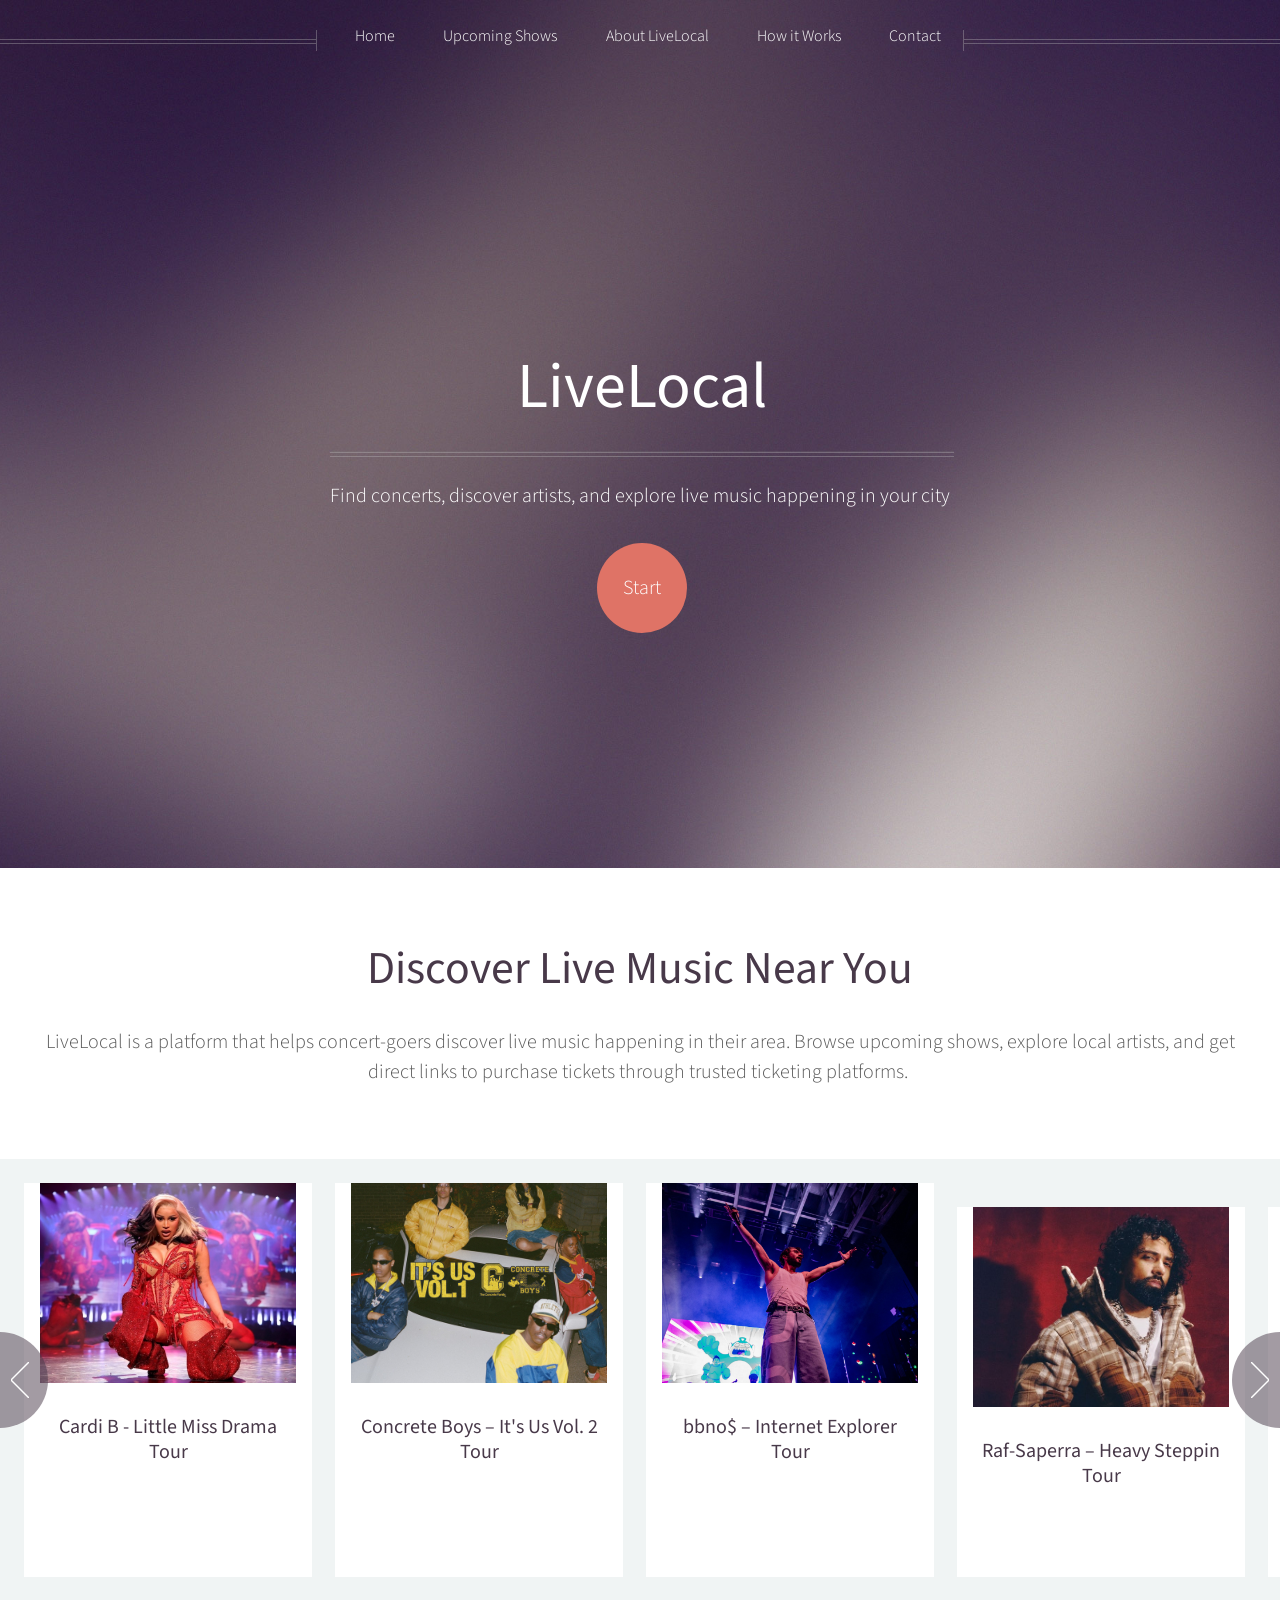
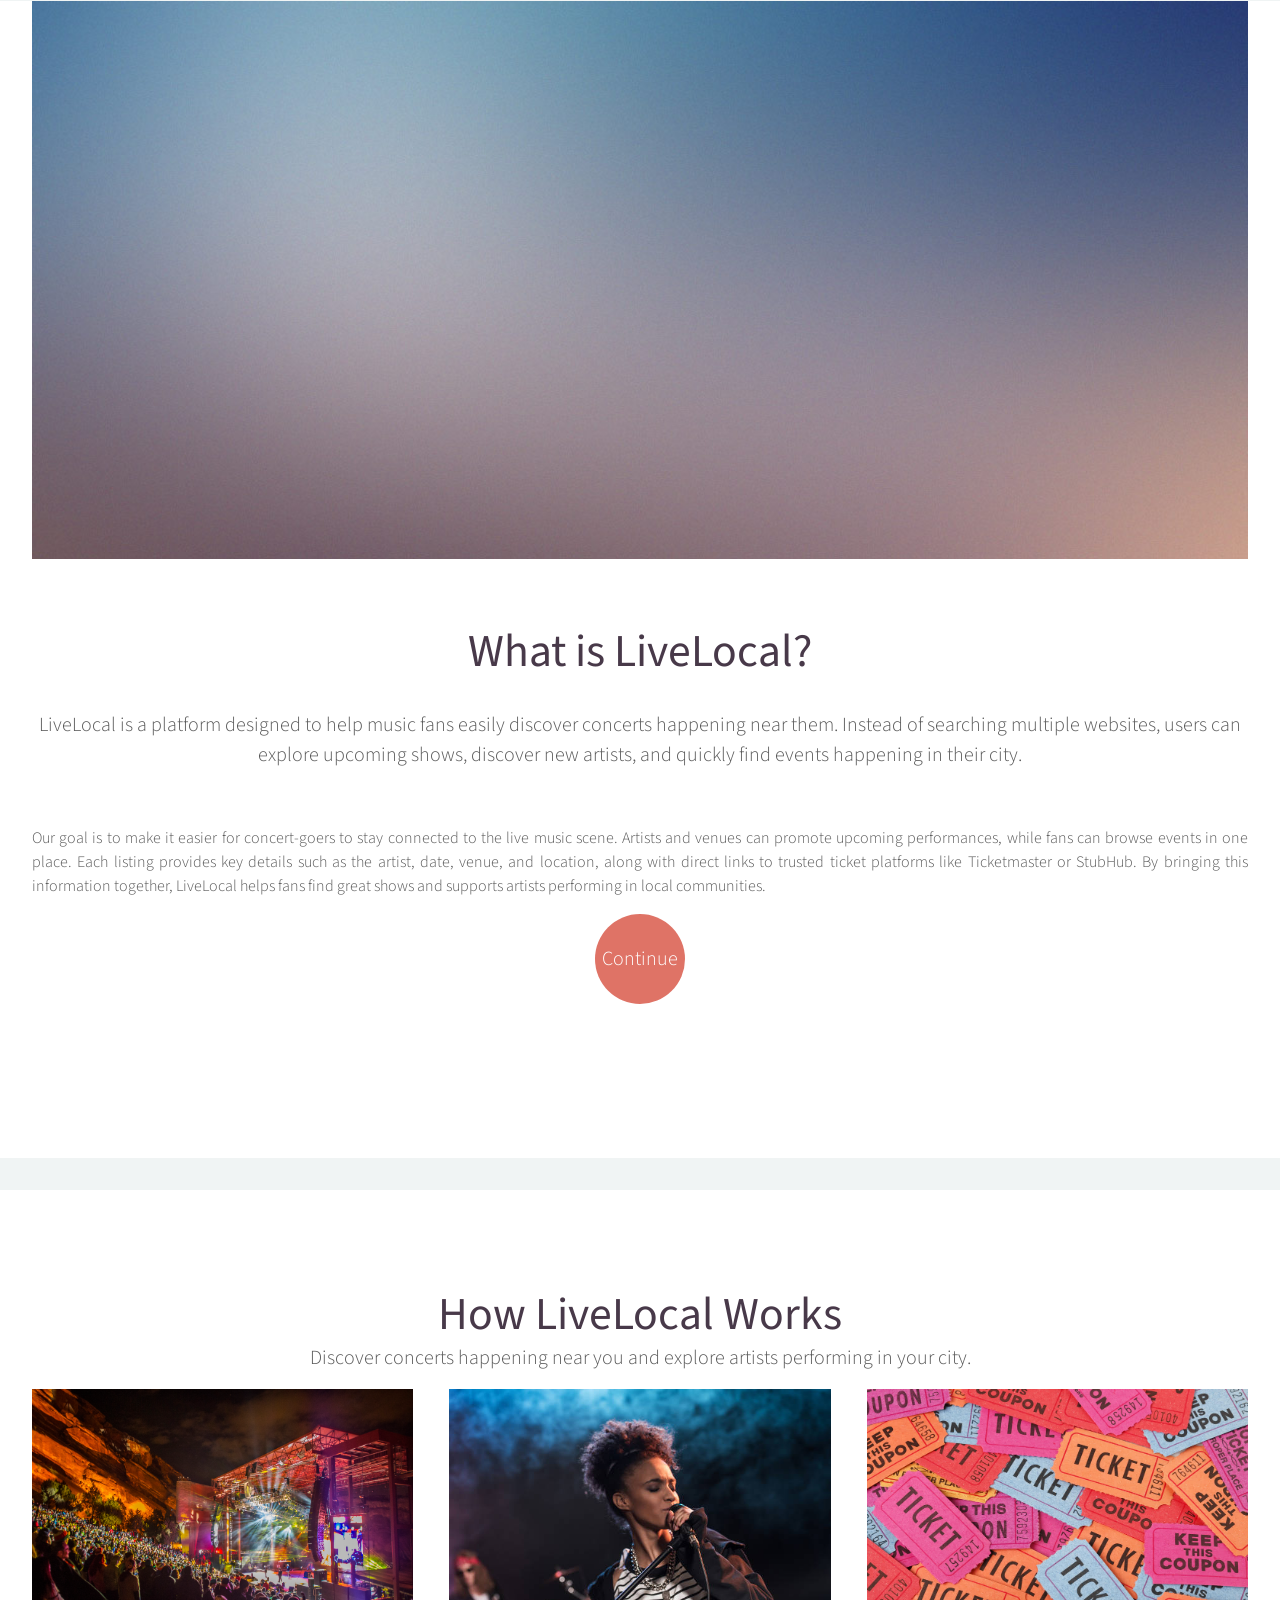
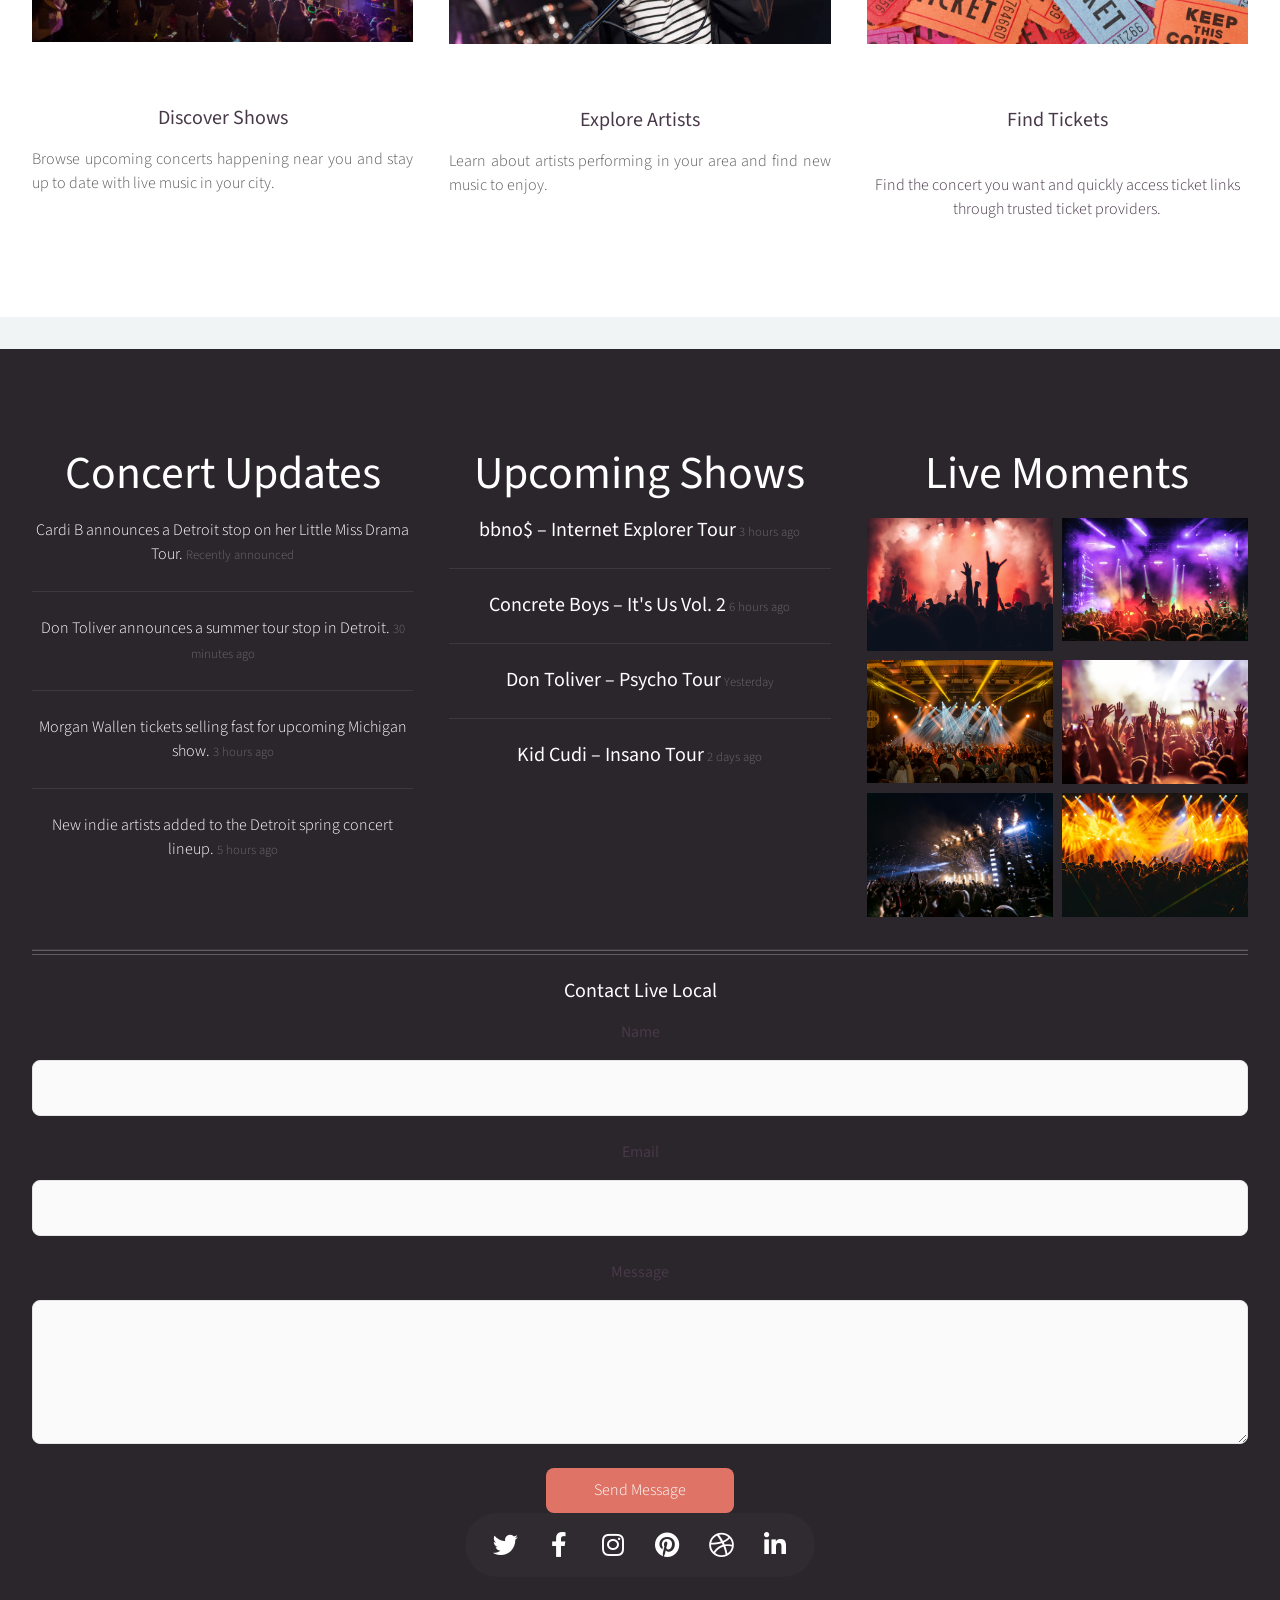
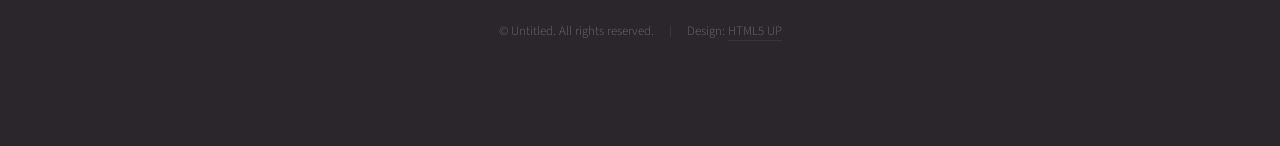
==== commit 47a13315: "Update GitHub Site MI472 - started.html" ====
--- a/GitHub Site MI472 - started.html
+++ b/GitHub Site MI472 - started.html
@@ -6,7 +6,7 @@
 -->
 <html>
 	<head>
-		<title>Helios by HTML5 UP</title>
+		<title>LiveLocal</title>
 		<meta charset="utf-8" />
 		<meta name="viewport" content="width=device-width, initial-scale=1, user-scalable=no" />
 		<style>
@@ -49,23 +49,23 @@
 
 					<!-- Nav -->
 						<nav id="nav">
-	<ul>
-		<li><a href="#header">Home</a></li>
-		<li><a href="#banner">Upcoming Shows</a></li>
-		<li><a href="#features">Artists</a></li>
-		<li><a href="#main">Venues</a></li>
-		<li><a href="#features">Submit a Show</a></li>
-		<li><a href="#footer">Contact</a></li>
-	</ul>
-</nav>
+							<ul>
+								<li><a href="#header">Home</a></li>
+								<li><a href="#banner">Upcoming Shows</a></li>
+								<li><a href="#main">About LiveLocal</a></li>
+								<li><a href="#features">How it Works</a></li>
+								<li><a href="#footer">Contact</a></li>
+							</ul>
+						</nav>
 
 			<!-- Banner -->
 				<section id="banner">
 					<header>
 						<h2>Discover Live Music Near You</h2>
-						<p>
-					    LiveLocal is a platform that helps concert-goers discover live music happening in their area. Browse upcoming shows, explore local artists, and get direct links to purchase tickets through trusted ticketing platforms.&nbsp; </p>
-					</header>
+					  <p><br>
+					  </p>
+						<p> LiveLocal is a platform that helps concert-goers discover live music happening in their area. Browse upcoming shows, explore local artists, and get direct links to purchase tickets through trusted ticketing platforms.&nbsp; </p>
+                    </header>
 				</section>
 
 			<!-- Carousel -->
@@ -162,17 +162,17 @@
 						<a href="#" class="image featured"><img src="images/pic06.jpg" alt="" /></a>
 						<header>
 							<h2><a href="#">What is LiveLocal?</a></h2>
-							<p>
-							  LiveLocal is a platform designed to help music fans easily discover concerts happening near them. Instead of searching multiple websites, users can explore upcoming shows, discover new artists,
-	and quickly find events happening in their city.
-							</p>
-						</header>
-						<p>
-						  Our goal is to make it easier for concert-goers to stay connected to the live music scene. Artists and venues can promote upcoming performances, while fans can browse events in one place. Each listing provides key details such as the artist, date, venue, and location, along with direct links to trusted ticket platforms like Ticketmaster or StubHub. By bringing this information together, LiveLocal helps fans find great shows and supports artists performing in local communities.
-						</p>
-						<footer>
-							<a href="#" class="button">Continue Reading</a>
-						</footer>
+						  <p><br>
+						  </p>
+							<p> LiveLocal is a platform designed to help music fans easily discover concerts happening near them. Instead of searching multiple websites, users can explore upcoming shows, discover new artists,
+							  and quickly find events happening in their city. </p>
+                        </header>
+						<p><br>
+					  </p>
+						<p> Our goal is to make it easier for concert-goers to stay connected to the live music scene. Artists and venues can promote upcoming performances, while fans can browse events in one place. Each listing provides key details such as the artist, date, venue, and location, along with direct links to trusted ticket platforms like Ticketmaster or StubHub. By bringing this information together, LiveLocal helps fans find great shows and supports artists performing in local communities. </p>
+<footer>
+		  <a href="#" class="button">Continue Reading</a>
+		</footer>
 					</article>
 
 				</div>
@@ -187,7 +187,7 @@
 						</header>
 						<div class="row">
 							<article class="col-4 col-12-mobile special">
-								<a href="#" class="image featured"><img src="images/red-rocks-image.jpg"></a>
+								<a href="#" class="image featured"><img src="images/red-rocks-image.jpg" alt=""></a>
 								<header>
 									<h3><a href="#">Discover Shows</a></h3>
 								</header>
@@ -203,7 +203,6 @@
 							  <p>
 							Learn about artists performing in your area and find new music to enjoy.
 							</p>
-							</article>
 							</article>
 							<article class="col-4 col-12-mobile special">
 								<a href="#" class="image featured"><img src="images/tickets-picture.jpg" alt="" /></a>
@@ -376,7 +375,7 @@
 						</div>
 					</div>
 				</div>
-
+			</div>
 		</div>
 
 		<!-- Scripts -->
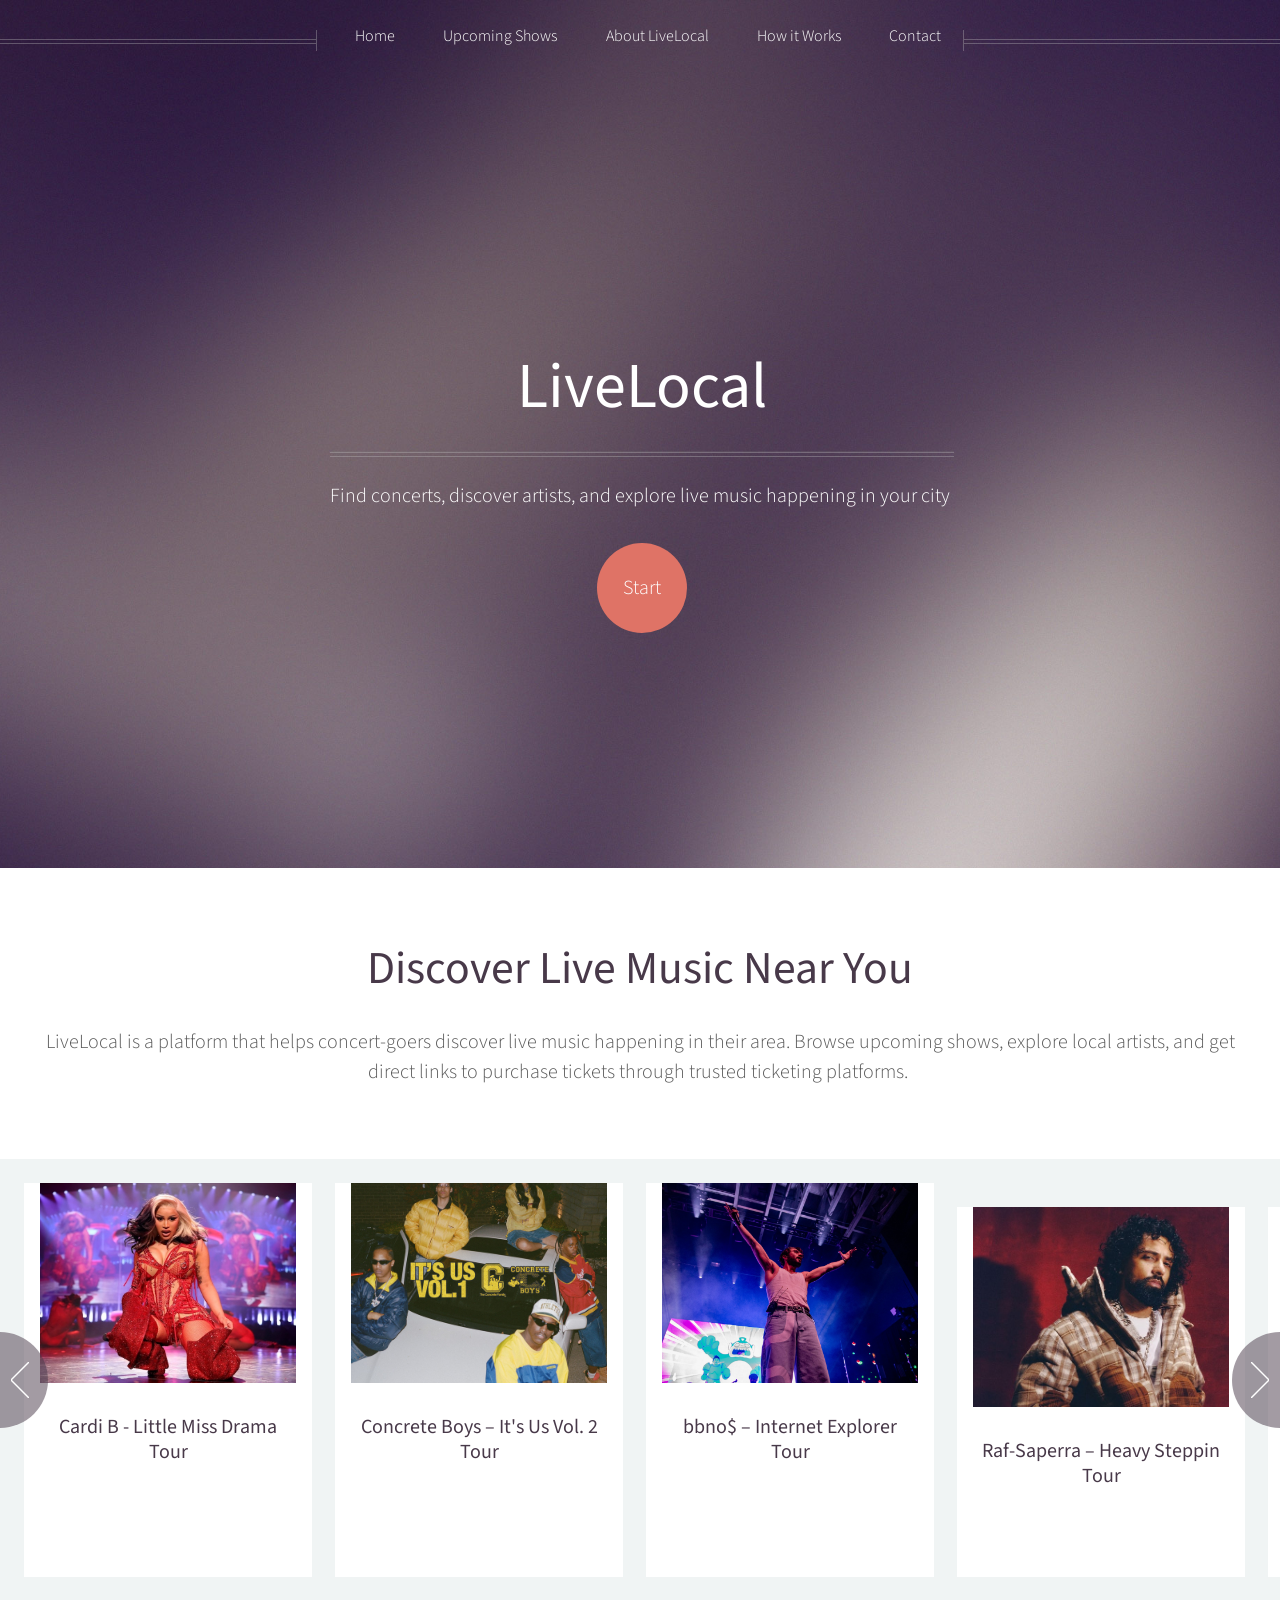
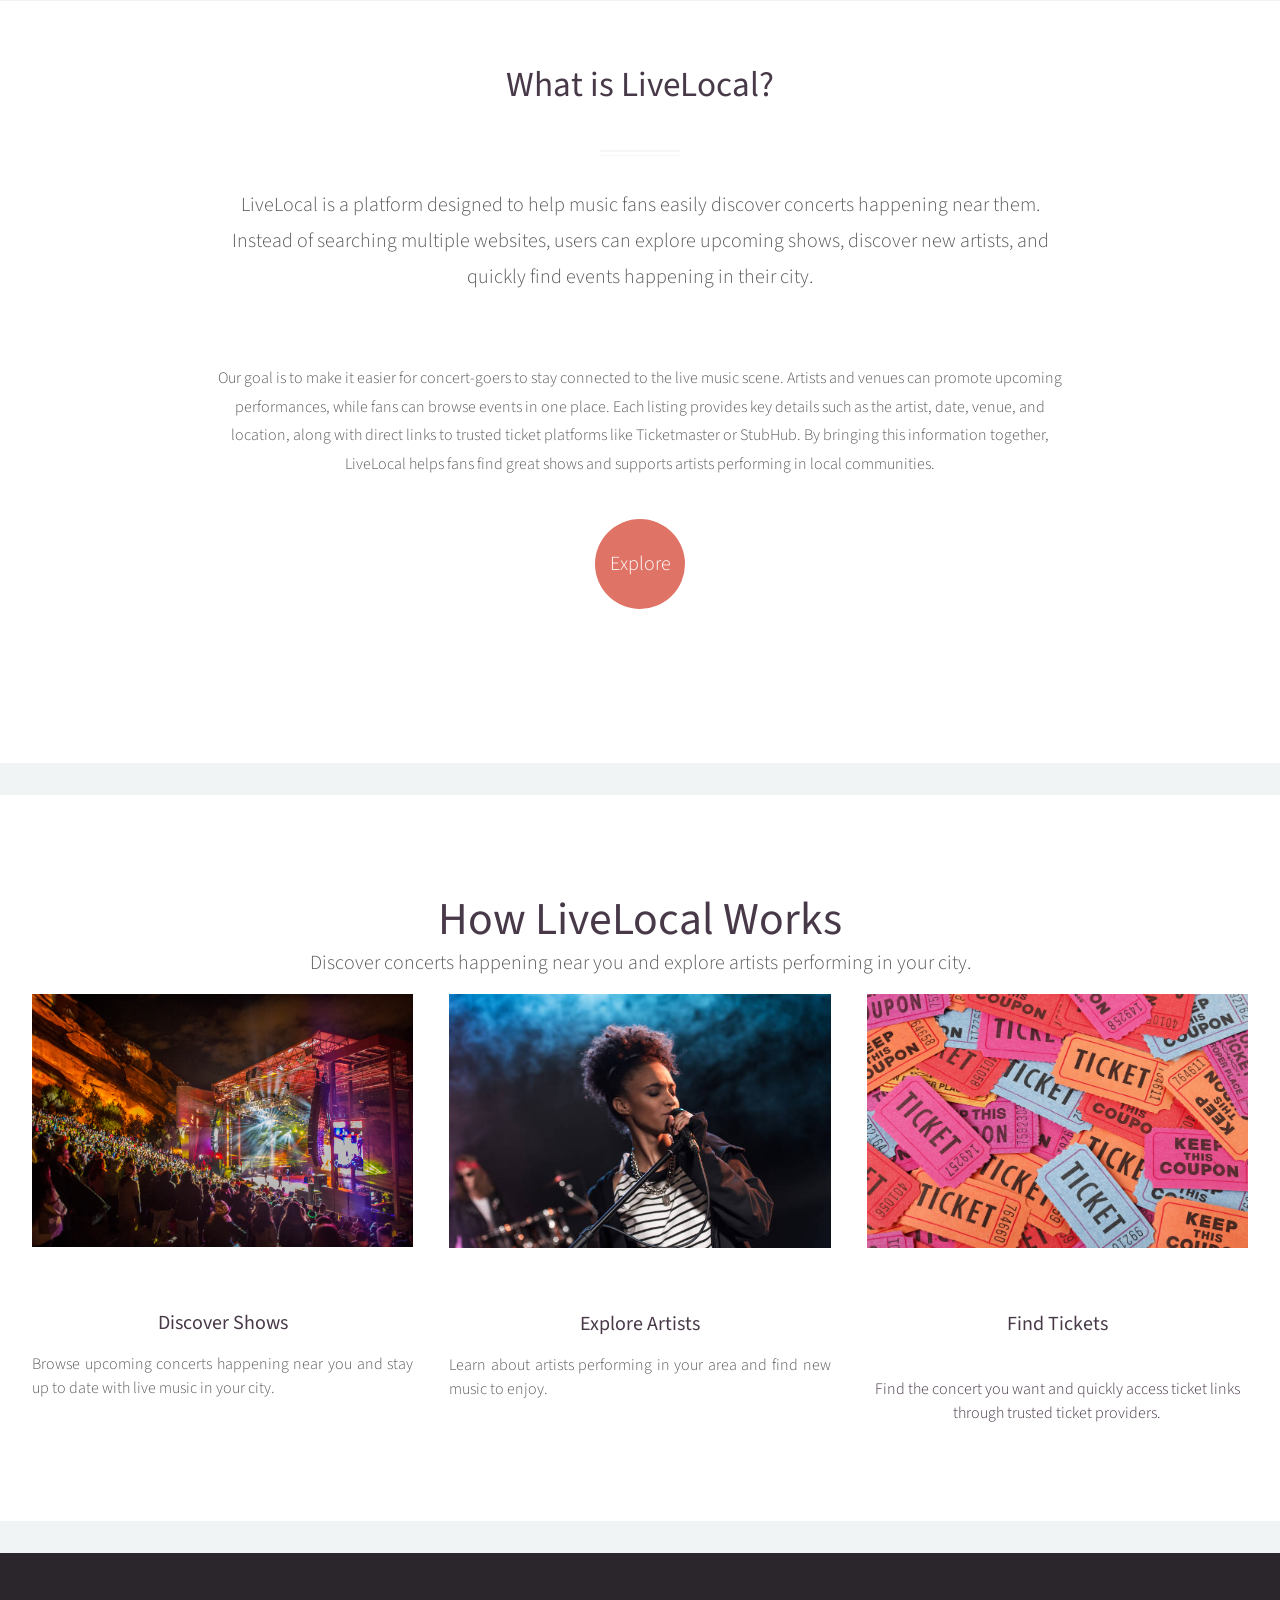
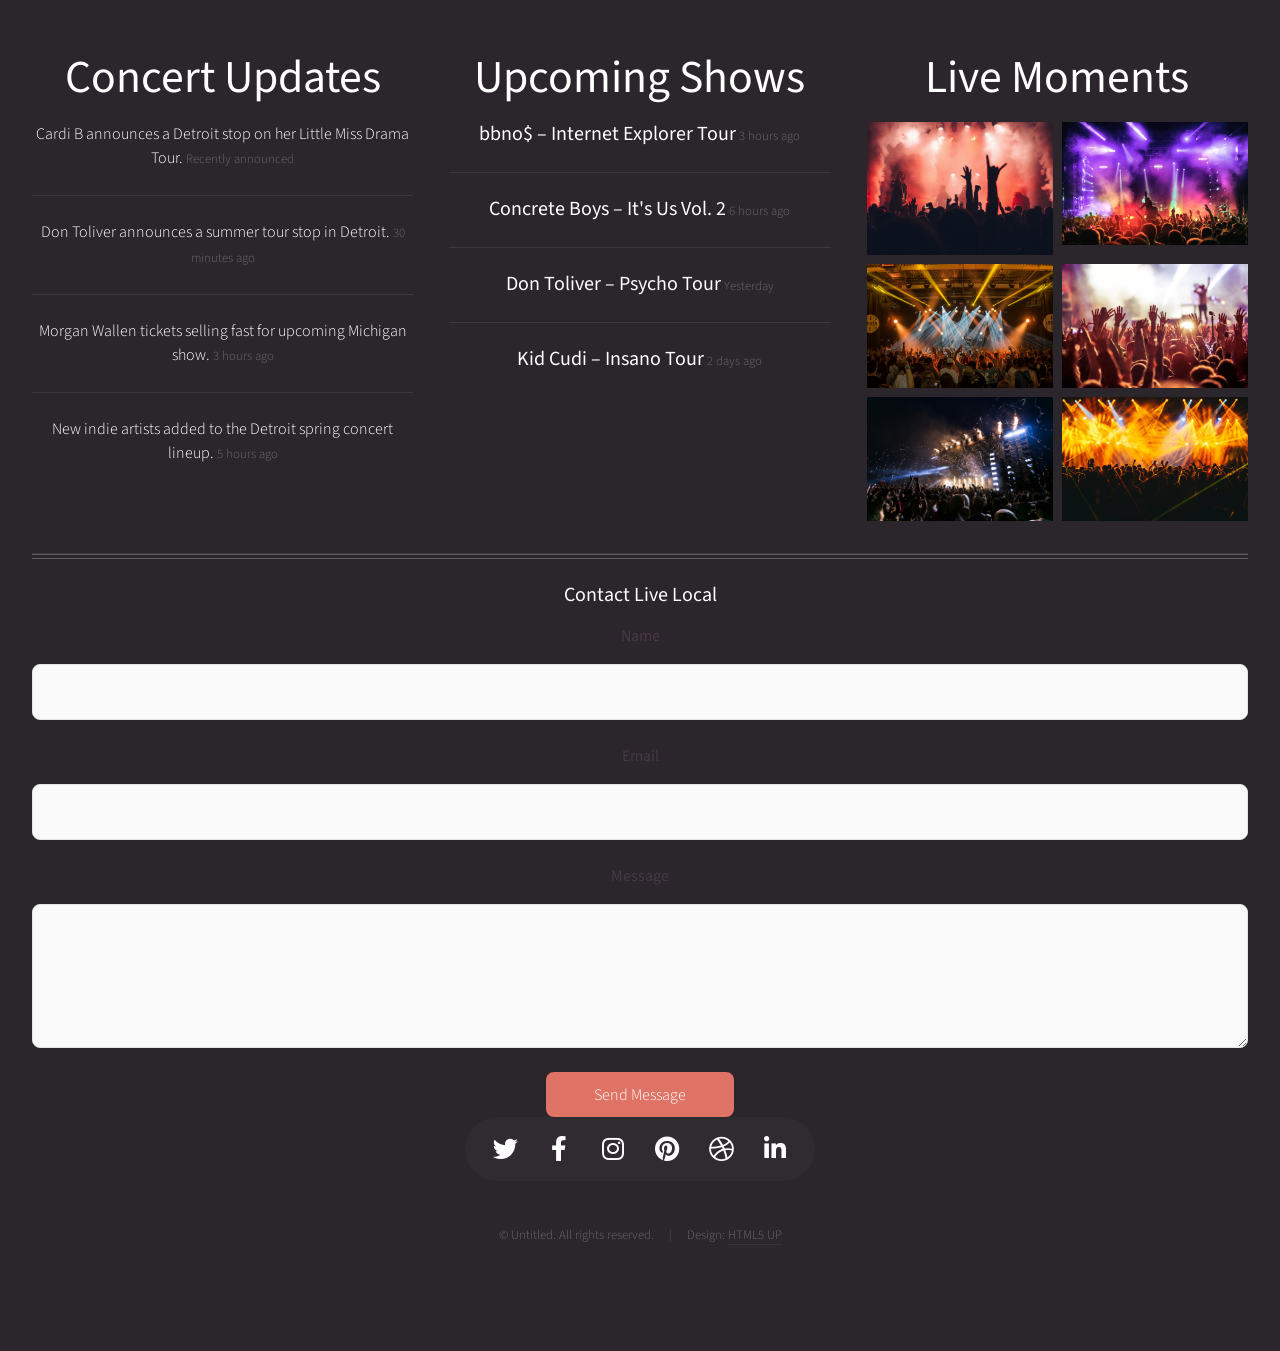
==== commit 6d7de808: "Update GitHub Site MI472 - started.html" ====
--- a/GitHub Site MI472 - started.html
+++ b/GitHub Site MI472 - started.html
@@ -25,6 +25,18 @@
     	object-fit: cover;
     	object-position: center;
 		}
+			
+		#main p {
+   		max-width: 850px;
+   		margin: 0 auto 1.5em auto;
+	    text-align: center;
+    	line-height: 1.8;
+		}
+
+		#main h2 {
+    	font-size: 2.2em;
+    	margin-bottom: .5em;
+		}
 	</style>
 		<link rel="stylesheet" href="assets/css/main.css" />
 		<noscript><link rel="stylesheet" href="assets/css/noscript.css" /></noscript>
@@ -52,9 +64,9 @@
 							<ul>
 								<li><a href="#header">Home</a></li>
 								<li><a href="#banner">Upcoming Shows</a></li>
-								<li><a href="#main">About LiveLocal</a></li>
+								<li><a href="#about">About LiveLocal</a></li>
 								<li><a href="#features">How it Works</a></li>
-								<li><a href="#footer">Contact</a></li>
+								<li><a href="#contact">Contact</a></li>
 							</ul>
 						</nav>
 
@@ -156,23 +168,28 @@
 				</section>
 
 			<!-- Main -->
-				<div class="wrapper style2">
+				<div id="about" class="wrapper style2">
 
 					<article id="main" class="container special">
-						<a href="#" class="image featured"><img src="images/pic06.jpg" alt="" /></a>
+						
 						<header>
+							<h2>&nbsp;</h2>
 							<h2><a href="#">What is LiveLocal?</a></h2>
+<hr style="width:80px;margin:1.2em auto;opacity:.35;">
+							
 						  <p><br>
 						  </p>
 							<p> LiveLocal is a platform designed to help music fans easily discover concerts happening near them. Instead of searching multiple websites, users can explore upcoming shows, discover new artists,
 							  and quickly find events happening in their city. </p>
                         </header>
 						<p><br>
-					  </p>
-						<p> Our goal is to make it easier for concert-goers to stay connected to the live music scene. Artists and venues can promote upcoming performances, while fans can browse events in one place. Each listing provides key details such as the artist, date, venue, and location, along with direct links to trusted ticket platforms like Ticketmaster or StubHub. By bringing this information together, LiveLocal helps fans find great shows and supports artists performing in local communities. </p>
-<footer>
-		  <a href="#" class="button">Continue Reading</a>
-		</footer>
+					  	</p>
+						<p> Our goal is to make it easier for concert-goers to stay connected to the live music scene. Artists and venues can promote upcoming performances, while fans can browse events in one place. Each listing provides key details such as the artist, date, venue, and location, along with direct links to trusted ticket platforms like Ticketmaster or StubHub. By bringing this information together, LiveLocal helps fans find great shows and supports artists performing in local communities. 
+						</p>
+						
+						<footer style="margin-top:2.5em;">
+							<a href="#features" class="button">Explore Artists</a>
+						</footer>
 					</article>
 
 				</div>
@@ -331,7 +348,7 @@
 							<div class="col-12">
 
 								<!-- Contact -->
-									<section class="contact">
+									<section id="contact" class="contact">
 										<header>
 											<h3>Contact Live Local</h3>
 										</header>
@@ -390,4 +407,3 @@
 
 	</body>
 </html>
-
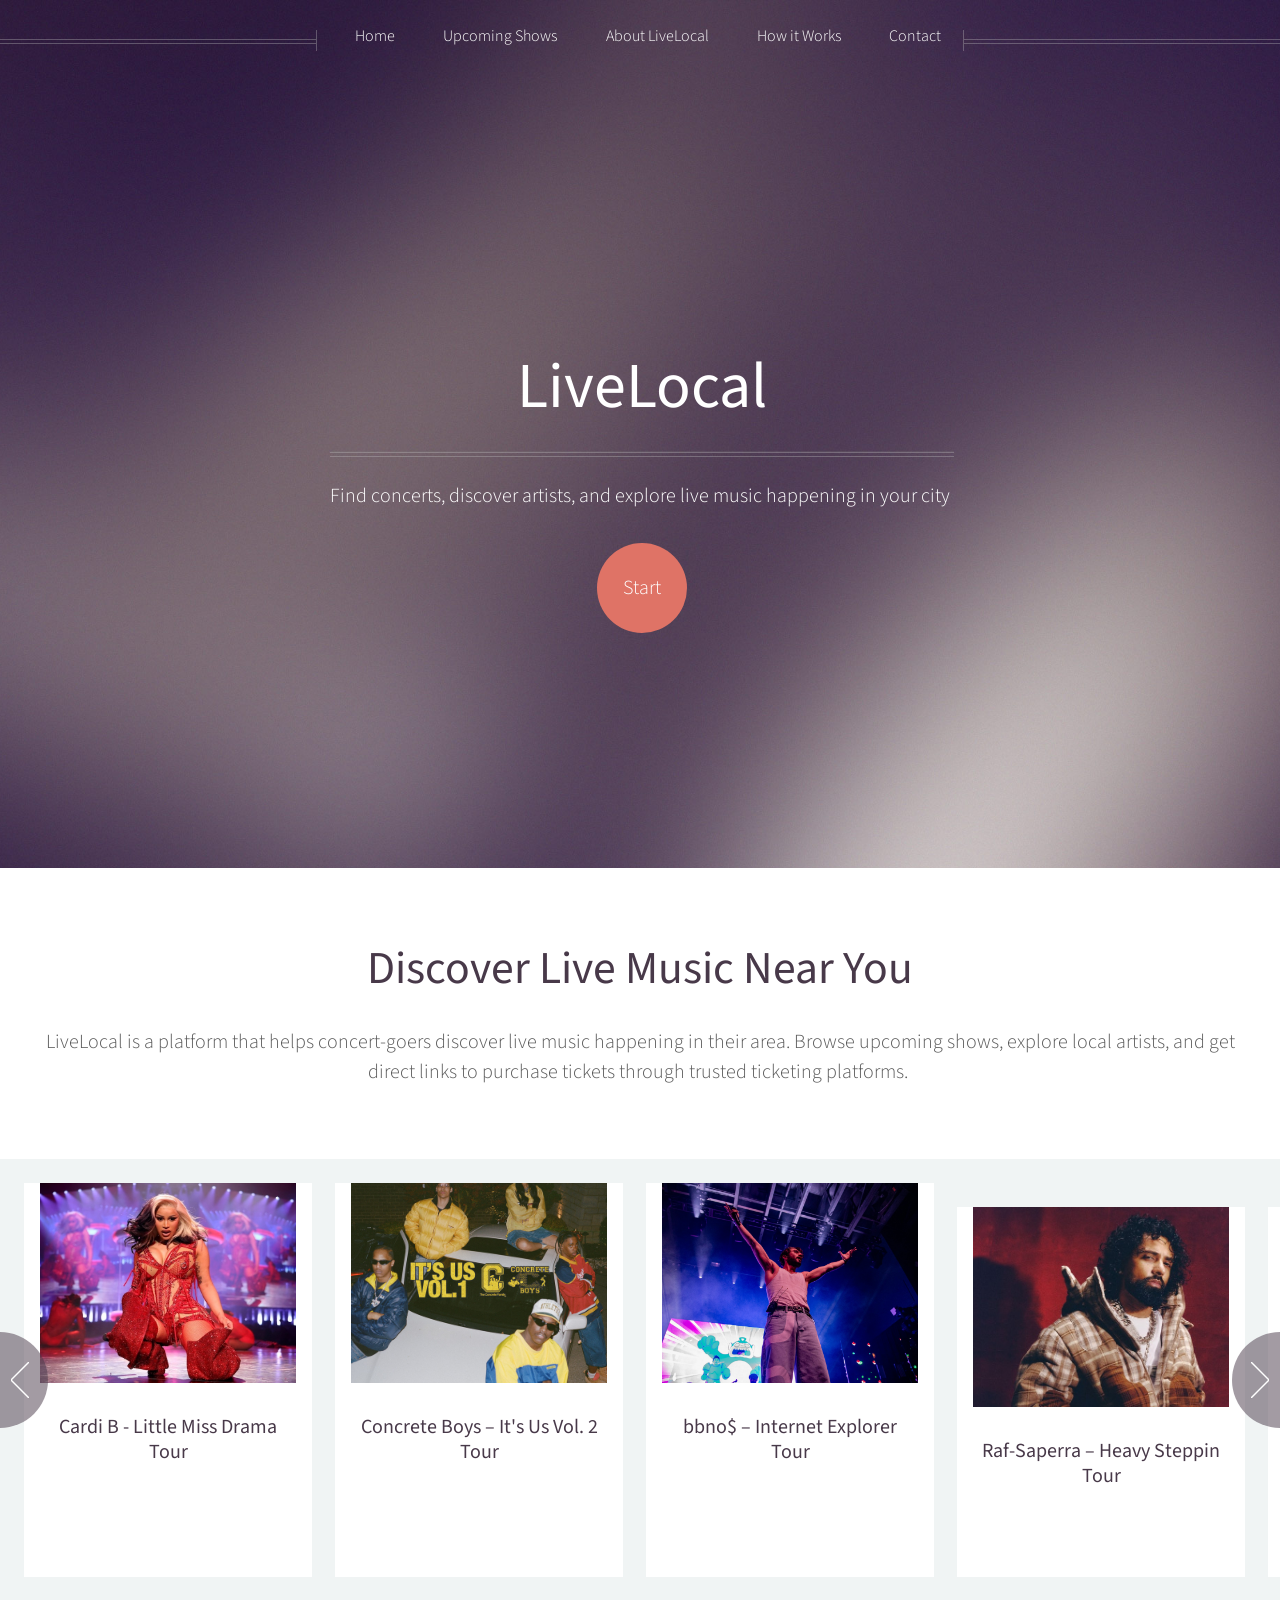
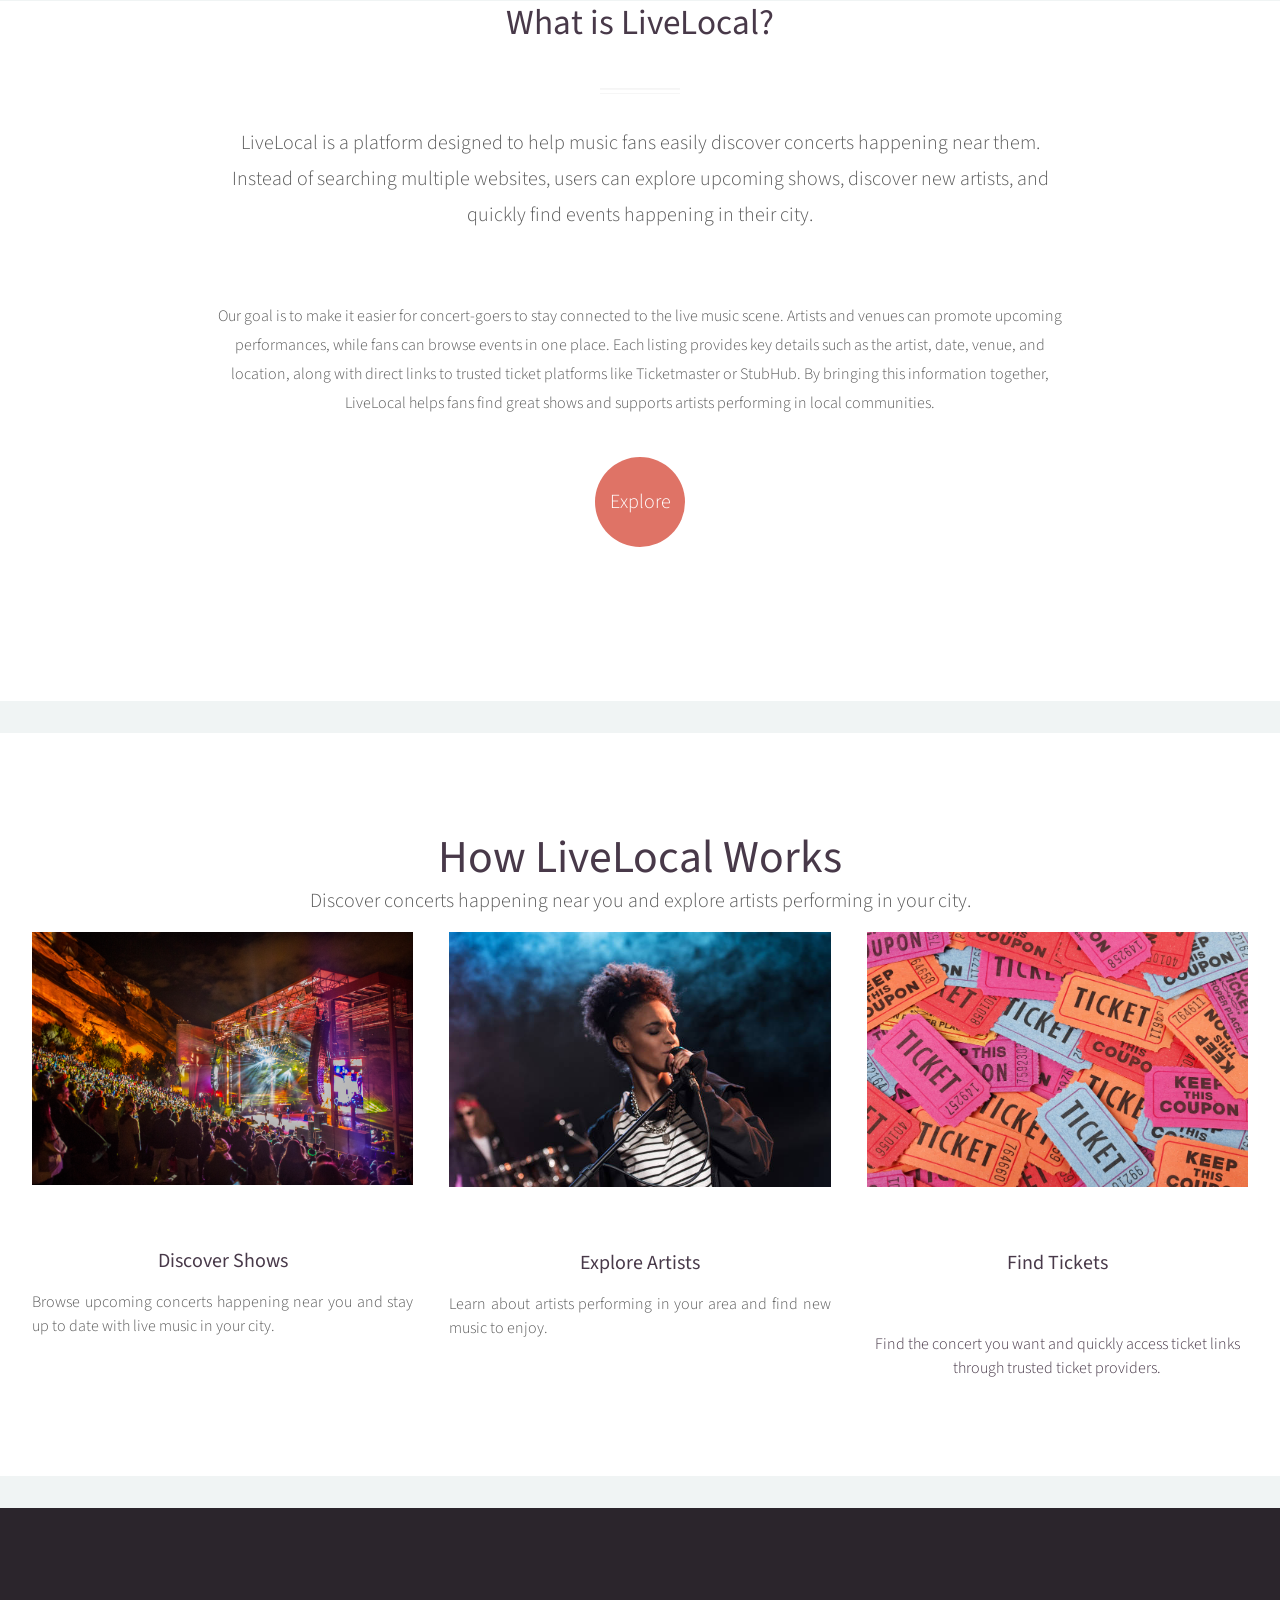
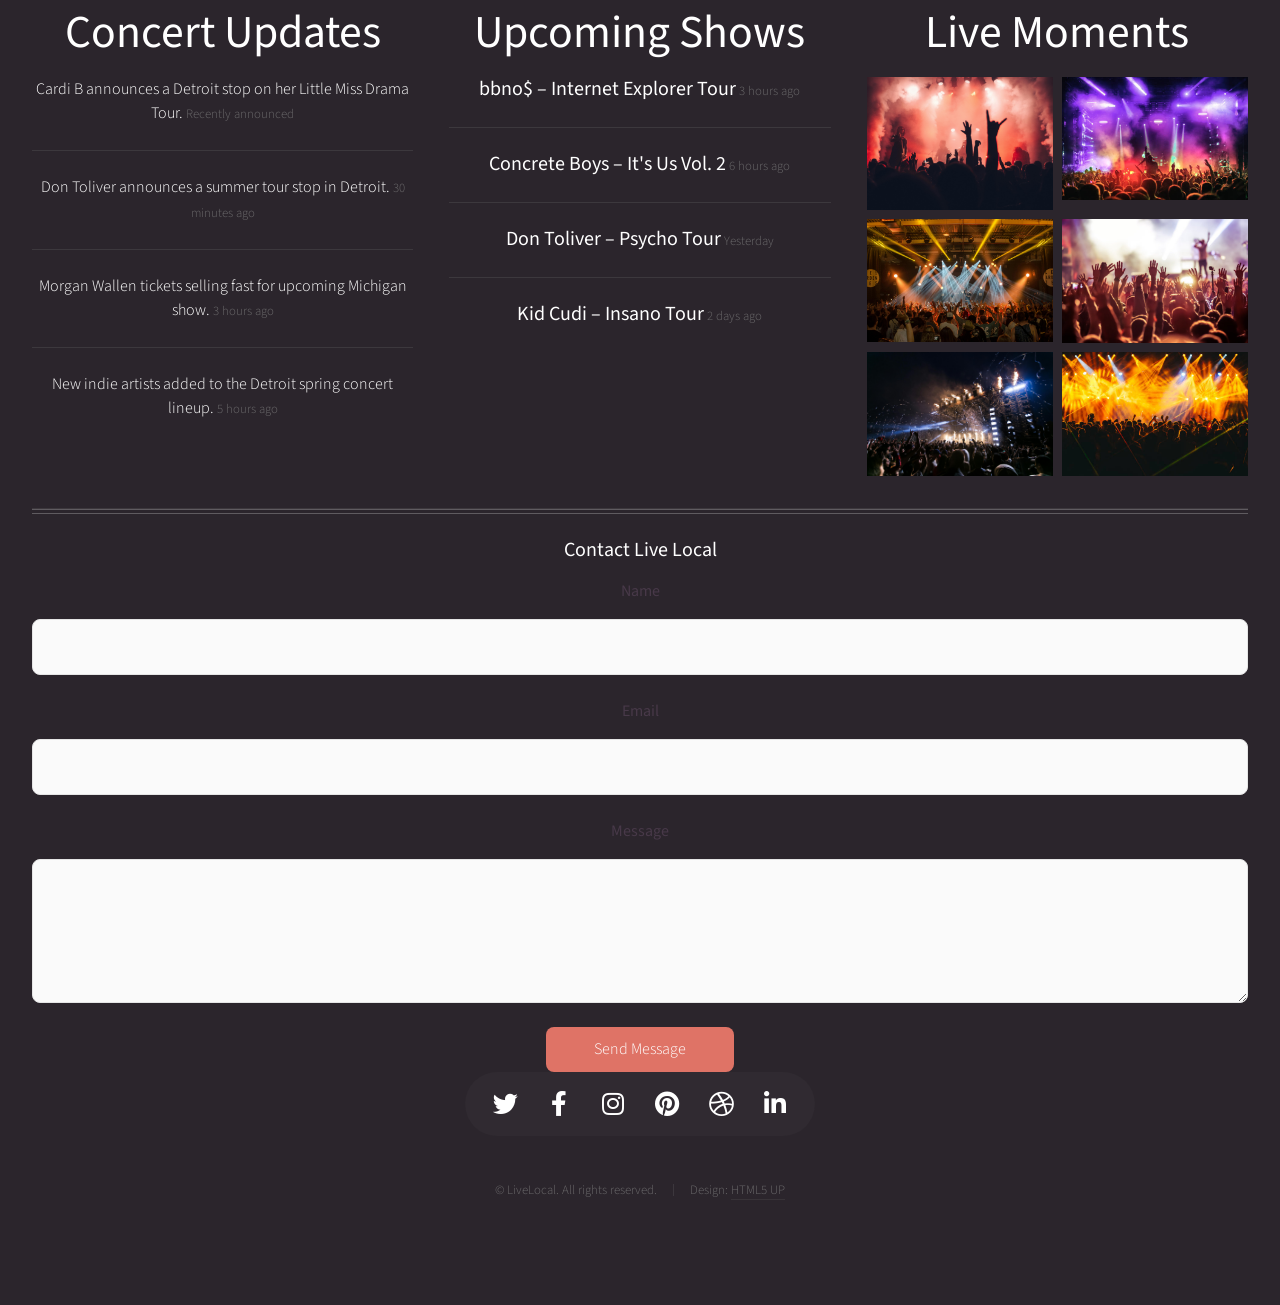
==== commit 9df6cb4e: "Update GitHub Site MI472 - started.html" ====
--- a/GitHub Site MI472 - started.html
+++ b/GitHub Site MI472 - started.html
@@ -6,9 +6,13 @@
 -->
 <html>
 	<head>
-		<title>LiveLocal</title>
+		<title>LiveLocal | Discover Concerts Near You</title>
 		<meta charset="utf-8" />
 		<meta name="viewport" content="width=device-width, initial-scale=1, user-scalable=no" />
+		<meta name="description" content="LiveLocal helps you discover concerts, explore artists, and find live music events happening near you." />
+   		<meta name="keywords" content="concerts near me, live music, local events, concert tickets, music artists, Detroit concerts" />
+    	<meta name="author" content="Isabella Heath-Sheppard, built on a template by HTML5 UP" />
+		
 		<style>
 		.carousel article .image {
     	height: 180px;
@@ -173,7 +177,6 @@
 					<article id="main" class="container special">
 						
 						<header>
-							<h2>&nbsp;</h2>
 							<h2><a href="#">What is LiveLocal?</a></h2>
 <hr style="width:80px;margin:1.2em auto;opacity:.35;">
 							
@@ -229,7 +232,9 @@
 								<p>
 								  <br>
                                 </p>
-							Find the concert you want and quickly access ticket links through trusted ticket providers.							</article>
+							Find the concert you want and quickly access ticket links through trusted ticket providers.	
+								</p>
+							</article>
 						</div>
 					</section>
 
@@ -383,7 +388,7 @@
 								<!-- Copyright -->
 									<div class="copyright">
 										<ul class="menu">
-											<li>&copy; Untitled. All rights reserved.</li><li>Design: <a href="http://html5up.net">HTML5 UP</a></li>
+											<li>&copy; LiveLocal. All rights reserved.</li><li>Design: <a href="http://html5up.net">HTML5 UP</a></li>
 										</ul>
 									</div>
 
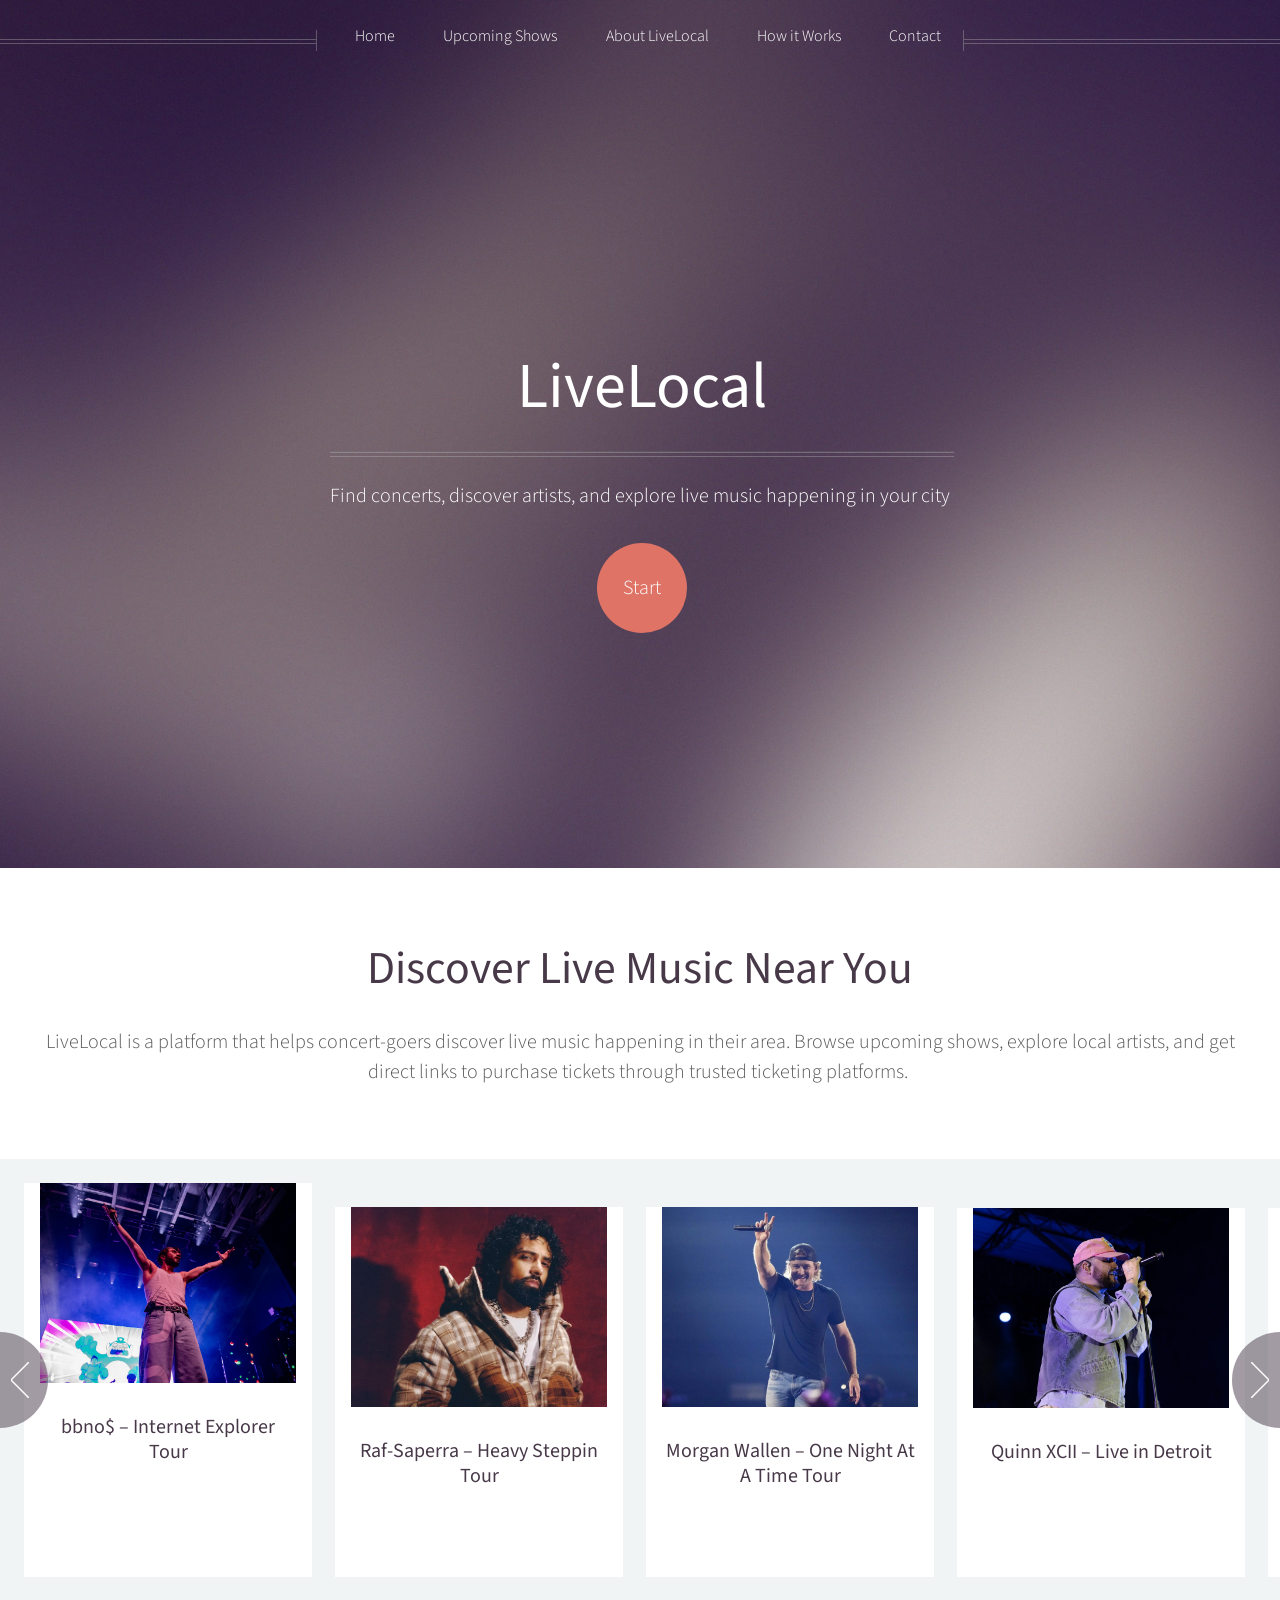
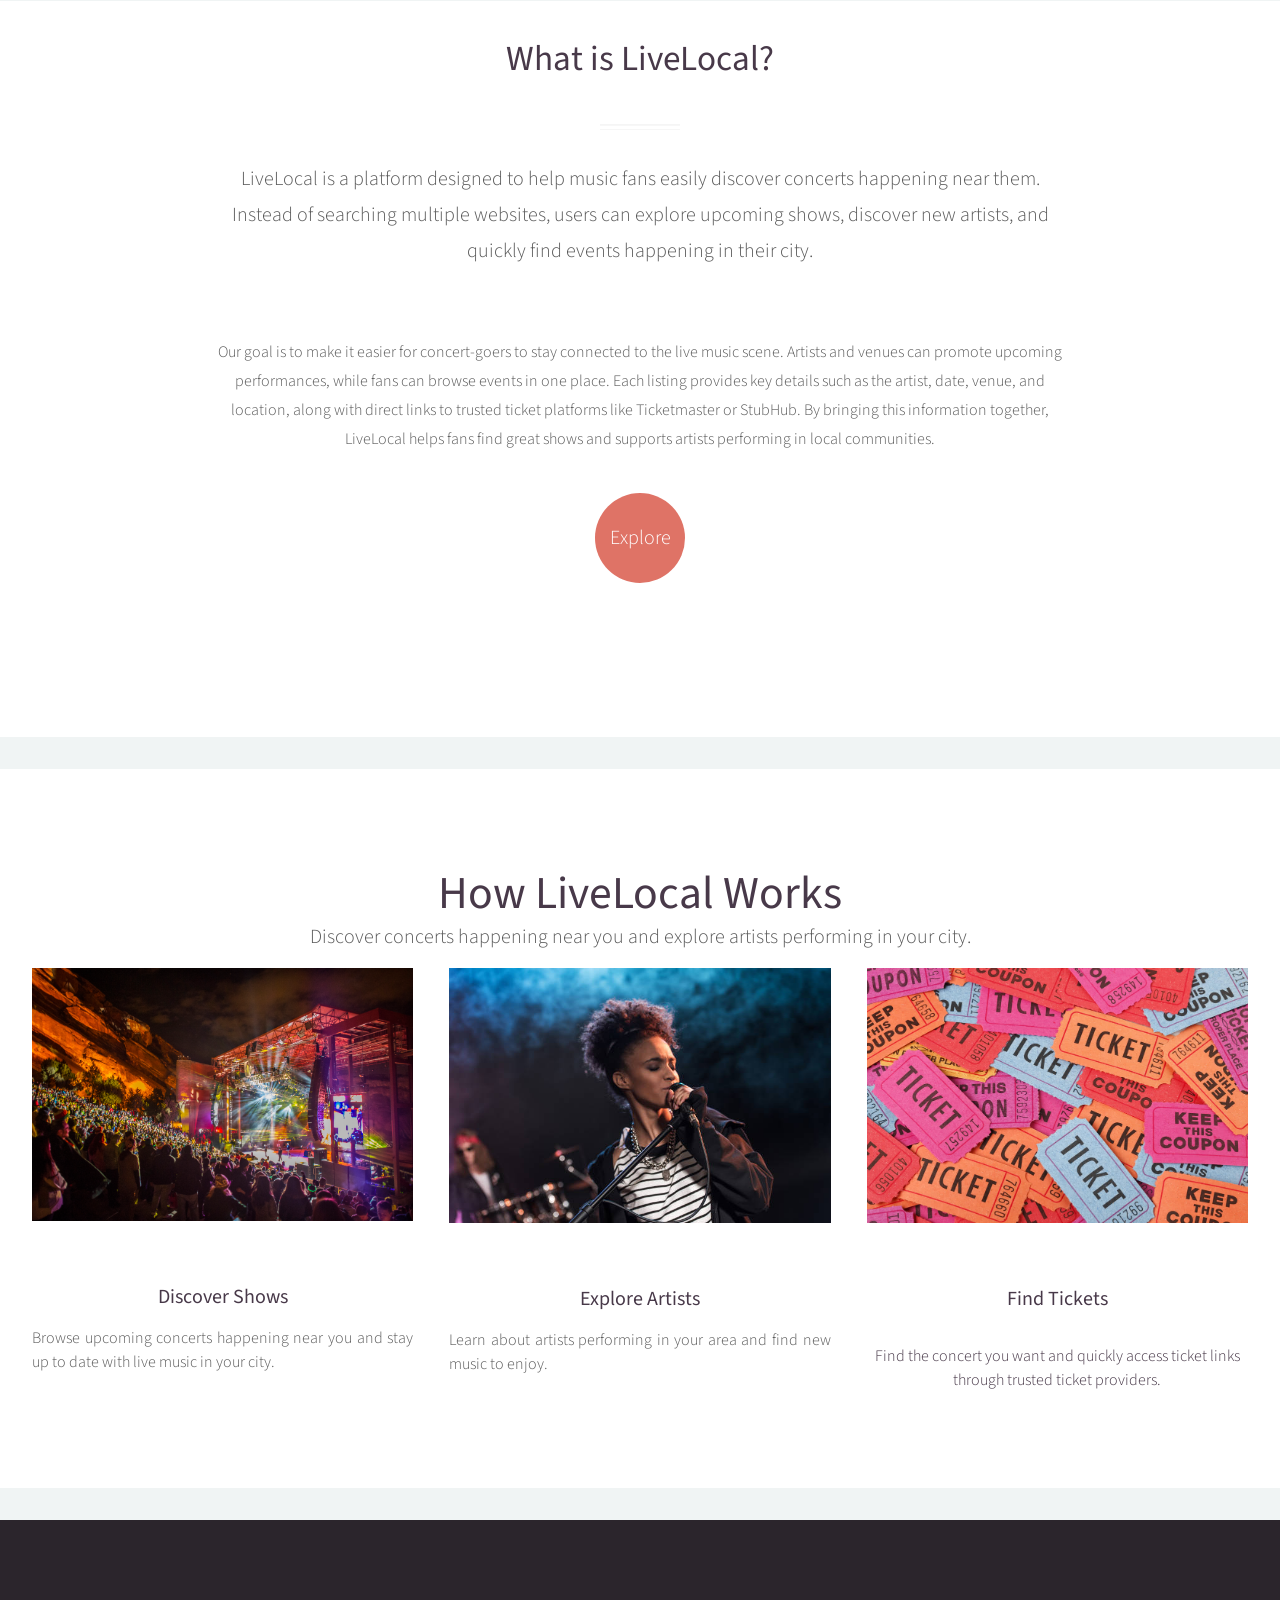
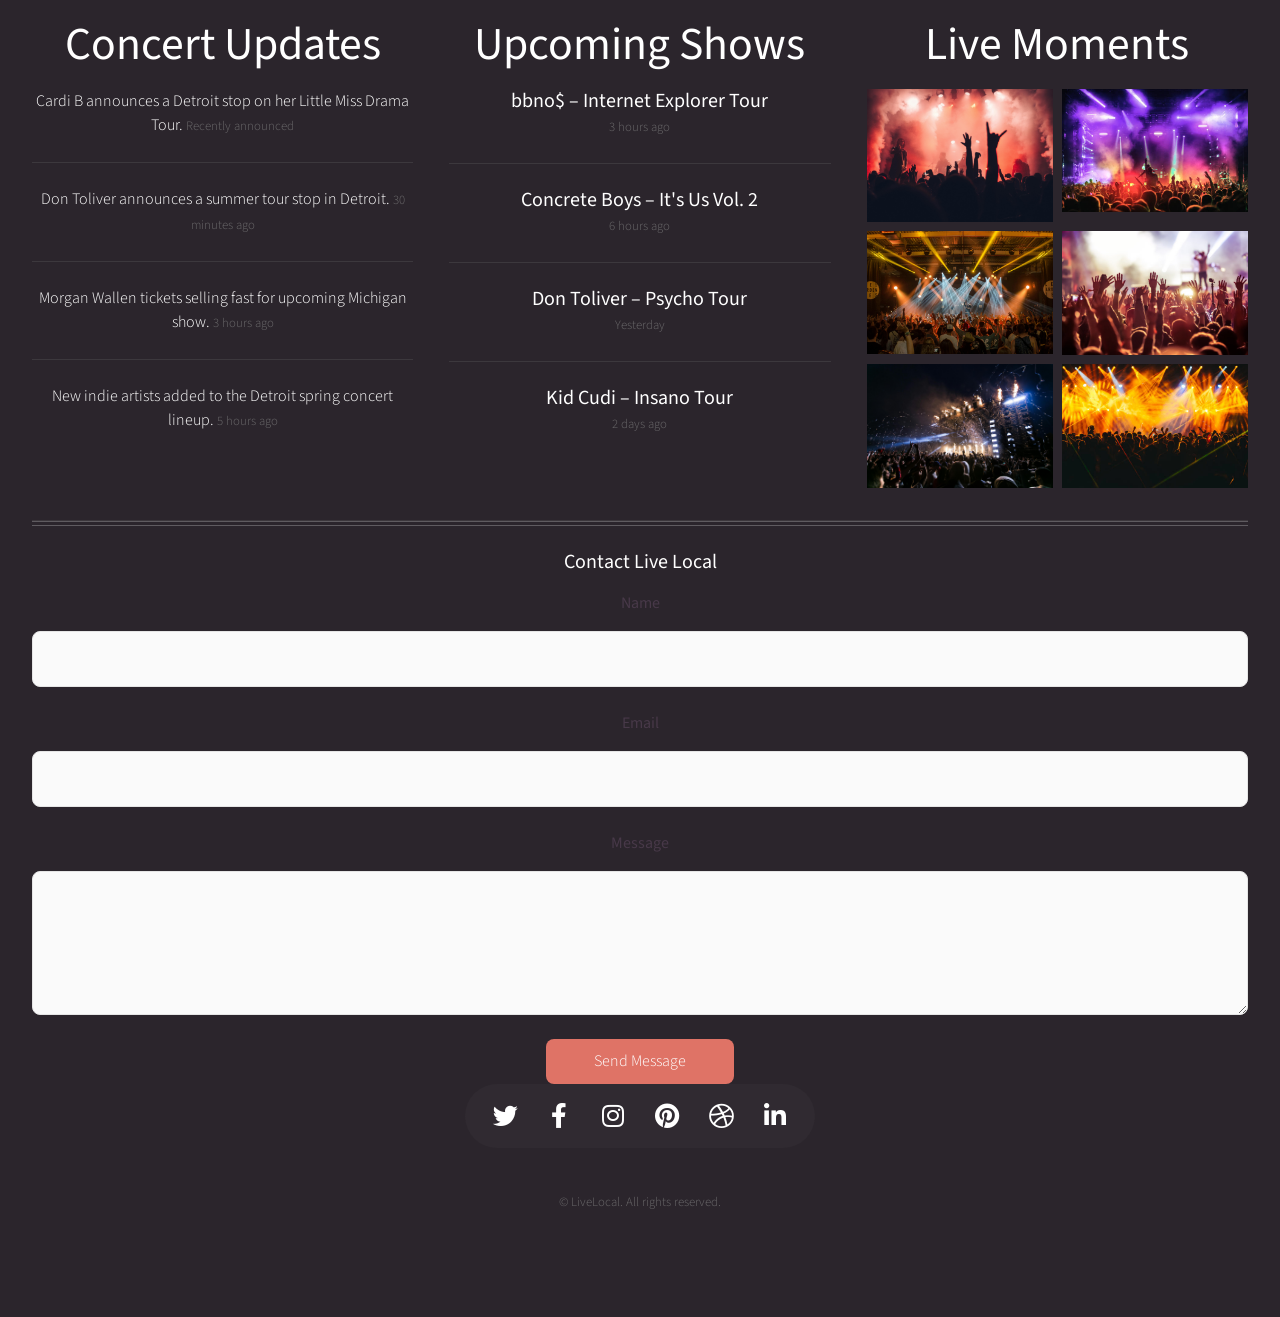
==== commit 91ba8649: "Update GitHub Site MI472 - started.html" ====
--- a/GitHub Site MI472 - started.html
+++ b/GitHub Site MI472 - started.html
@@ -88,21 +88,6 @@
 				<section class="carousel">
 					<div class="reel">
 
-						<article>
-							<a href="#" class="image featured"><img src="images/cardi-setlist-header.jpeg" alt=""/></a>
-							<header>
-								<h3><a href="#">Cardi B - Little Miss Drama Tour</a></h3>
-							</header>
-							<p>March 15, 2026 • Little Caesars Arena • Detroit, MI</p>
-						</article>
-
-						<article>
-							<a href="#" class="image featured"><img src="images/CONCRETE BOYS TOUR image.jpg" alt=""/></a>
-							<header>
-								<h3><a href="#">Concrete Boys – It's Us Vol. 2 Tour</a></h3>
-							</header>
-							<p>April 11, 2026 • Saint Andrew's Hall • Detroit, MI</p>
-						</article>
 
 						<article>
 							<a href="#" class="image featured"><img src="images/bbno$ image.jpg" alt=""/></a>
@@ -110,7 +95,7 @@
 								<h3><a href="#">bbno$ – Internet Explorer Tour</a></h3>
 							</header>
 							<p>March 16, 2026 • The Fillmore Detroit • Detroit, MI</p>
-						</article>
+                        </article>
 
 						<article>
 							<a href="#" class="image featured"><img src="images/Raf-Saperra image.jpg" alt=""/></a>
@@ -151,16 +136,7 @@
 							</header>
 							<p>August 15, 2026 • Pine Knob Music Theatre • Detroit, MI</p>
 						</article>
-
-						<article>
-							<a href="#" class="image featured"><img src="images/nba-youngboy-3-scaled.jpg" alt=""/></a>
-							<header>
-								<h3><a href="#">NBA YoungBoy – Live in Detroit</a></h3>
-							</header>
-							<p>May 22, 2026 • Little Caesars Arena • Detroit, MI</p>
-						</article>
-
-						<article>
+					  <article>
 							<a href="#" class="image featured"><img src="images/don-toliver.jpg" alt=""/></a>
 							<header>
 								<h3><a href="#">Don Toliver – Live in Detroit</a></h3>
@@ -177,6 +153,7 @@
 					<article id="main" class="container special">
 						
 						<header>
+							 <p><br>
 							<h2><a href="#">What is LiveLocal?</a></h2>
 <hr style="width:80px;margin:1.2em auto;opacity:.35;">
 							
@@ -230,7 +207,6 @@
 									<h3><a href="#">Find Tickets</a></h3>
 								</header>
 								<p>
-								  <br>
                                 </p>
 							Find the concert you want and quickly access ticket links through trusted ticket providers.	
 								</p>
@@ -290,6 +266,7 @@
 												<header>
 													<h3><a href="#">bbno$ – Internet Explorer Tour</a></h3>
 												</header>
+												<br>
 												<span class="timestamp">3 hours ago</span>
 											</article>
 										</li>
@@ -298,6 +275,7 @@
 												<header>
 													<h3><a href="#">Concrete Boys – It's Us Vol. 2</a></h3>
 												</header>
+												<br>
 												<span class="timestamp">6 hours ago</span>
 											</article>
 										</li>
@@ -306,6 +284,7 @@
 												<header>
 													<h3><a href="#">Don Toliver – Psycho Tour</a></h3>
 												</header>
+												<br>
 												<span class="timestamp">Yesterday</span>
 											</article>
 										</li>
@@ -314,6 +293,7 @@
 												<header>
 													<h3><a href="#">Kid Cudi – Insano Tour</a></h3>
 												</header>
+												<br>
 												<span class="timestamp">2 days ago</span>
 											</article>
 										</li>
@@ -388,7 +368,7 @@
 								<!-- Copyright -->
 									<div class="copyright">
 										<ul class="menu">
-											<li>&copy; LiveLocal. All rights reserved.</li><li>Design: <a href="http://html5up.net">HTML5 UP</a></li>
+											<li>&copy; LiveLocal. All rights reserved.</li>
 										</ul>
 									</div>
 
